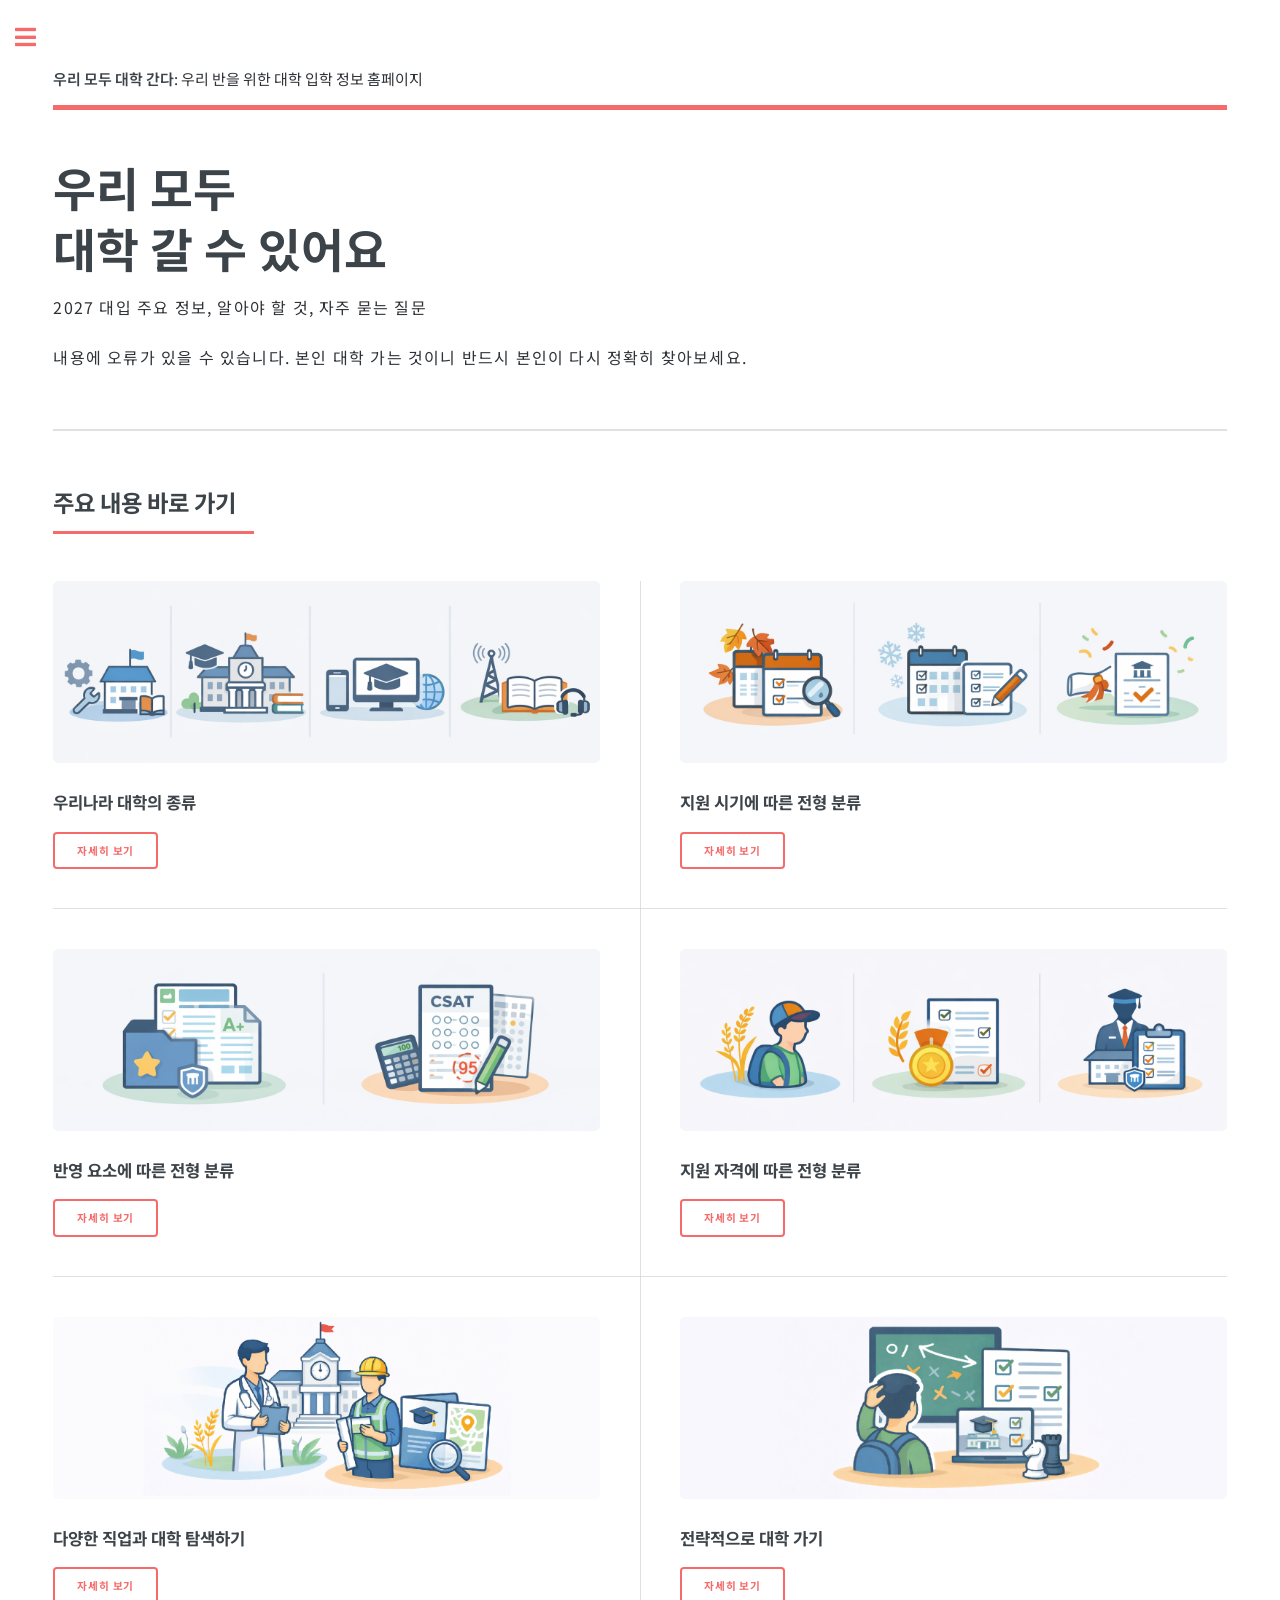
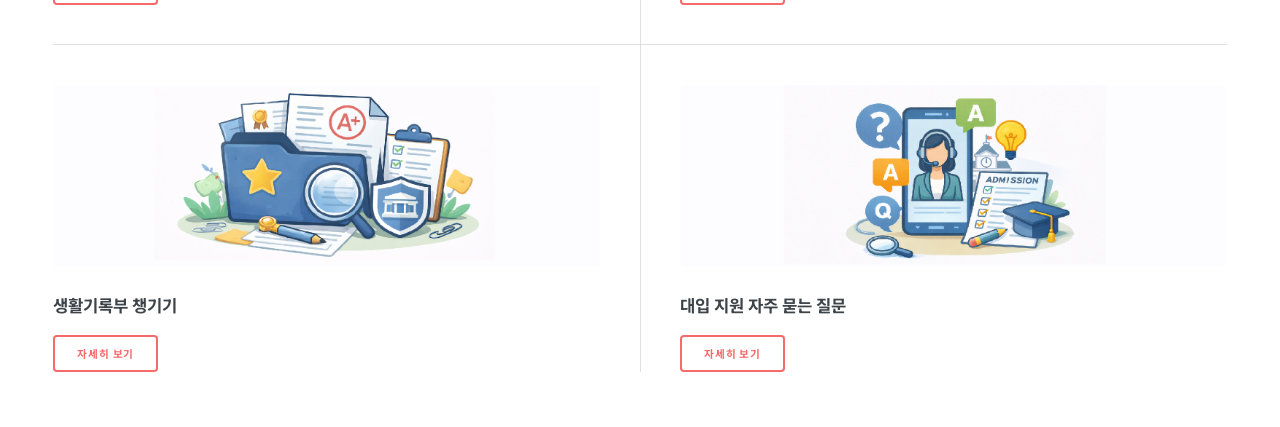
==== index.html @ 79471ba4 "Add files via upload" ====
<!DOCTYPE HTML>
<!--
	Editorial by HTML5 UP
	html5up.net | @ajlkn
	Free for personal and commercial use under the CCA 3.0 license (html5up.net/license)
-->
<html>
	<head>
		<title>우리 모두 대학 간다</title>
		<meta charset="utf-8" />
		<meta name="viewport" content="width=device-width, initial-scale=1, user-scalable=no" />
		<link rel="stylesheet" href="assets/css/main.css" />
		<link rel="preconnect" href="https://fonts.googleapis.com">
		<link rel="preconnect" href="https://fonts.gstatic.com" crossorigin>
		<link href="https://fonts.googleapis.com/css2?family=Noto+Sans+KR:wght@100..900&display=swap" rel="stylesheet">
	</head>
	<body class="is-preload">

		<!-- Wrapper -->
			<div id="wrapper">

				<!-- Main -->
					<div id="main">
						<div class="inner">

							<!-- Header -->
								<header id="header">
									<a href="index.html" class="logo"><strong>우리 모두 대학 간다</strong>: 우리 반을 위한 대학 입학 정보 홈페이지</a>
									<!-- 연락 도구 미사용 주석 처리
									<ul class="icons">
										<li><a href="#" class="icon brands fa-twitter"><span class="label">Twitter</span></a></li>
										<li><a href="#" class="icon brands fa-facebook-f"><span class="label">Facebook</span></a></li>
										<li><a href="#" class="icon brands fa-snapchat-ghost"><span class="label">Snapchat</span></a></li>
										<li><a href="#" class="icon brands fa-instagram"><span class="label">Instagram</span></a></li>
										<li><a href="#" class="icon brands fa-medium-m"><span class="label">Medium</span></a></li>
									</ul>
									-->
								</header>

							<!-- Banner -->
								<section id="banner">
									<div class="content">
										<header>
											<h1>우리 모두<br />
											대학 갈 수 있어요</h1>
											<p>2027 대입 주요 정보, 알아야 할 것, 자주 묻는 질문</p>
											<p>내용에 오류가 있을 수 있습니다. 본인 대학 가는 것이니 반드시 본인이 다시 정확히 찾아보세요.</p>
										</header>
										<!-- 미사용 부분 주석 처리
										<p>Aenean ornare velit lacus, ac varius enim ullamcorper eu. Proin aliquam facilisis ante interdum congue. Integer mollis, nisl amet convallis, porttitor magna ullamcorper, amet egestas mauris. Ut magna finibus nisi nec lacinia. Nam maximus erat id euismod egestas. Pellentesque sapien ac quam. Lorem ipsum dolor sit nullam.</p>
										<ul class="actions">
											<li><a href="#" class="button big">Learn More</a></li>
										</ul>
										-->
									</div>
									<!-- 미사용 부분 주석 처리
									<span class="image object">
										<img src="images/pic10.jpg" alt="" />
									</span>
									-->
								</section>

							<!-- Section -->
								<!-- 미사용 부분 주석 처리
								<section>
									<header class="major">
										<h2>Erat lacinia</h2>
									</header>
									<div class="features">
										<article>
											<span class="icon fa-gem"></span>
											<div class="content">
												<h3>Portitor ullamcorper</h3>
												<p>Aenean ornare velit lacus, ac varius enim lorem ullamcorper dolore. Proin aliquam facilisis ante interdum. Sed nulla amet lorem feugiat tempus aliquam.</p>
											</div>
										</article>
										<article>
											<span class="icon solid fa-paper-plane"></span>
											<div class="content">
												<h3>Sapien veroeros</h3>
												<p>Aenean ornare velit lacus, ac varius enim lorem ullamcorper dolore. Proin aliquam facilisis ante interdum. Sed nulla amet lorem feugiat tempus aliquam.</p>
											</div>
										</article>
										<article>
											<span class="icon solid fa-rocket"></span>
											<div class="content">
												<h3>Quam lorem ipsum</h3>
												<p>Aenean ornare velit lacus, ac varius enim lorem ullamcorper dolore. Proin aliquam facilisis ante interdum. Sed nulla amet lorem feugiat tempus aliquam.</p>
											</div>
										</article>
										<article>
											<span class="icon solid fa-signal"></span>
											<div class="content">
												<h3>Sed magna finibus</h3>
												<p>Aenean ornare velit lacus, ac varius enim lorem ullamcorper dolore. Proin aliquam facilisis ante interdum. Sed nulla amet lorem feugiat tempus aliquam.</p>
											</div>
										</article>
									</div>
								</section>
								-->

							<!-- Section -->
								<section>
									<header class="major">
										<h2>주요 내용 바로 가기</h2>
									</header>
									<div class="posts">
										<article>
											<a href="university-category.html" class="image"><img src="images/banners/img-university-category.png" alt="" /></a>
											<h3>우리나라 대학의 종류</h3>
											<!-- <p>Aenean ornare velit lacus, ac varius enim lorem ullamcorper dolore. Proin aliquam facilisis ante interdum. Sed nulla amet lorem feugiat tempus aliquam.</p> -->
											<ul class="actions">
												<li><a href="university-category.html" class="button">자세히 보기</a></li>
											</ul>
										</article>
										<article>
											<a href="university-enter-time.html" class="image"><img src="images/banners/img-university-enter-time.png" alt="" /></a>
											<h3>지원 시기에 따른 전형 분류</h3>
											<!-- <p>Aenean ornare velit lacus, ac varius enim lorem ullamcorper dolore. Proin aliquam facilisis ante interdum. Sed nulla amet lorem feugiat tempus aliquam.</p> -->
											<ul class="actions">
												<li><a href="university-enter-time.html" class="button">자세히 보기</a></li>
											</ul>
										</article>
										<article>
											<a href="university-enter-factor.html" class="image"><img src="images/banners/img-university-enter-factor.png" alt="" /></a>
											<h3>반영 요소에 따른 전형 분류</h3>
											<!-- <p>Aenean ornare velit lacus, ac varius enim lorem ullamcorper dolore. Proin aliquam facilisis ante interdum. Sed nulla amet lorem feugiat tempus aliquam.</p> -->
											<ul class="actions">
												<li><a href="university-enter-factor.html" class="button">자세히 보기</a></li>
											</ul>
										</article>
										<article>
											<a href="university-enter-condition.html" class="image"><img src="images/banners/img-university-enter-condition.png" alt="" /></a>
											<h3>지원 자격에 따른 전형 분류</h3>
											<!-- <p>Aenean ornare velit lacus, ac varius enim lorem ullamcorper dolore. Proin aliquam facilisis ante interdum. Sed nulla amet lorem feugiat tempus aliquam.</p> -->
											<ul class="actions">
												<li><a href="university-enter-condition	.html" class="button">자세히 보기</a></li>
											</ul>
										</article>
										<article>
											<a href="job-exploration.html" class="image"><img src="images/banners/img-job-exploration.png" alt="" /></a>
											<h3>다양한 직업과 대학 탐색하기</h3>
											<!-- <p>Aenean ornare velit lacus, ac varius enim lorem ullamcorper dolore. Proin aliquam facilisis ante interdum. Sed nulla amet lorem feugiat tempus aliquam.</p> -->
											<ul class="actions">
												<li><a href="job-exploration.html" class="button">자세히 보기</a></li>
											</ul>
										</article>
										<article>
											<a href="university-strategy.html" class="image"><img src="images/banners/img-university-strategy.png" alt="" /></a>
											<h3>전략적으로 대학 가기</h3>
											<!-- <p>Aenean ornare velit lacus, ac varius enim lorem ullamcorper dolore. Proin aliquam facilisis ante interdum. Sed nulla amet lorem feugiat tempus aliquam.</p> -->
											<ul class="actions">
												<li><a href="university-strategy.html" class="button">자세히 보기</a></li>
											</ul>
										</article>
										<article>
											<a href="school-record-strategy.html" class="image"><img src="images/banners/img-school-record-strategy.png" alt="" /></a>
											<h3>생활기록부 챙기기</h3>
											<!-- <p>Aenean ornare velit lacus, ac varius enim lorem ullamcorper dolore. Proin aliquam facilisis ante interdum. Sed nulla amet lorem feugiat tempus aliquam.</p> -->
											<ul class="actions">
												<li><a href="school-record-strategy.html" class="button">자세히 보기</a></li>
											</ul>
										</article>
										<article>
											<a href="apply-faq.html" class="image"><img src="images/banners/img-apply-faq.png" alt="" /></a>
											<h3>대입 지원 자주 묻는 질문</h3>
											<!-- <p>Aenean ornare velit lacus, ac varius enim lorem ullamcorper dolore. Proin aliquam facilisis ante interdum. Sed nulla amet lorem feugiat tempus aliquam.</p> -->
											<ul class="actions">
												<li><a href="apply-faq.html" class="button">자세히 보기</a></li>
											</ul>
										</article>
									</div>
								</section>

						</div>
					</div>

				<!-- Sidebar -->
					<div id="sidebar">
						<div class="inner">

							<!-- Search -->
								<!-- 미사용 부분 주석 처리
								<section id="search" class="alt">
									<form method="post" action="#">
										<input type="text" name="query" id="query" placeholder="검색" />
									</form>
								</section>
								-->

							<!-- Menu -->
								<nav id="menu">
									<header class="major">
										<h2>내용 목록</h2>
									</header>
									<ul>
										<li><a href="index.html">첫 페이지로</a></li>
										<li><a href="university-category.html">우리나라 대학 종류</a></li>
										<li>
											<span class="opener">대학을 가는 방법</span>
											<ul>
												<li><a href="university-enter-time.html">지원 시기에 따른 전형 분류</a></li>
												<li><a href="university-enter-factor.html">반영 요소에 따른 전형 분류</a></li>
												<li><a href="university-enter-condition.html">지원 자격에 따른 전형 분류</a></li>
											</ul>
										</li>
										<li><a href="job-exploration.html">다양한 직업과 대학 탐색하기</a></li>
										<li>
											<span class="opener">대입 전략</span>
											<ul>
												<li><a href="university-strategy.html">전략적으로 대학 가기</a></li>
												<li><a href="school-record-strategy.html">생활기록부 챙기기</a></li>
											</ul>
										</li>
										<li><a href="apply-faq.html">대입 지원 자주 묻는 질문</a></li>
										<!-- 미사용 부분 주석 처리
										<li><a href="#">Etiam Dolore</a></li>
										<li><a href="#">Adipiscing</a></li>
										<li>
											<span class="opener">Another Submenu</span>
											<ul>
												<li><a href="#">Lorem Dolor</a></li>
												<li><a href="#">Ipsum Adipiscing</a></li>
												<li><a href="#">Tempus Magna</a></li>
												<li><a href="#">Feugiat Veroeros</a></li>
											</ul>
										</li>
										<li><a href="#">Maximus Erat</a></li>
										<li><a href="#">Sapien Mauris</a></li>
										<li><a href="#">Amet Lacinia</a></li>
										-->
									</ul>
								</nav>

							<!-- Section -->
							<!-- 미사용 부분 주석 처리
								<section>
									<header class="major">
										<h2>Ante interdum</h2>
									</header>
									<div class="mini-posts">
										<article>
											<a href="#" class="image"><img src="images/pic07.jpg" alt="" /></a>
											<p>Aenean ornare velit lacus, ac varius enim lorem ullamcorper dolore aliquam.</p>
										</article>
										<article>
											<a href="#" class="image"><img src="images/pic08.jpg" alt="" /></a>
											<p>Aenean ornare velit lacus, ac varius enim lorem ullamcorper dolore aliquam.</p>
										</article>
										<article>
											<a href="#" class="image"><img src="images/pic09.jpg" alt="" /></a>
											<p>Aenean ornare velit lacus, ac varius enim lorem ullamcorper dolore aliquam.</p>
										</article>
									</div>
									<ul class="actions">
										<li><a href="#" class="button">More</a></li>
									</ul>
								</section>
								-->

							<!-- Section -->
								<!-- 미사용 부분 주석 처리
								<section>
									<header class="major">
										<h2>Get in touch</h2>
									</header>
									<p>Sed varius enim lorem ullamcorper dolore aliquam aenean ornare velit lacus, ac varius enim lorem ullamcorper dolore. Proin sed aliquam facilisis ante interdum. Sed nulla amet lorem feugiat tempus aliquam.</p>
									<ul class="contact">
										<li class="icon solid fa-envelope"><a href="#">information@untitled.tld</a></li>
										<li class="icon solid fa-phone">(000) 000-0000</li>
										<li class="icon solid fa-home">1234 Somewhere Road #8254<br />
										Nashville, TN 00000-0000</li>
									</ul>
								</section>
								-->

							<!-- Footer -->
								<footer id="footer">
									<p class="copyright">&copy; 우리 모두 대학 간다. Made by heechun, All rights reserved. Design: <a href="https://html5up.net">HTML5 UP</a>.</p>
									<p class="copyright">이 사이트는 AI를 이용해 생성한 이미지가 포함되어 있습니다.</p>
								</footer>

						</div>
					</div>

			</div>

		<!-- Scripts -->
			<script src="assets/js/jquery.min.js"></script>
			<script src="assets/js/browser.min.js"></script>
			<script src="assets/js/breakpoints.min.js"></script>
			<script src="assets/js/util.js"></script>
			<script src="assets/js/main.js"></script>

	</body>
</html>
---- assets/css/main.css ----
@import url(fontawesome-all.min.css);
@import url("https://fonts.googleapis.com/css?family=Open+Sans:400,600,400italic,600italic|Roboto+Slab:400,700");
/*
	Editorial by HTML5 UP
	html5up.net | @ajlkn
	Free for personal and commercial use under the CCA 3.0 license (html5up.net/license)
*/
html, body, div, span, applet, object,
iframe, h1, h2, h3, h4, h5, h6, p, blockquote,
pre, a, abbr, acronym, address, big, cite,
code, del, dfn, em, img, ins, kbd, q, s, samp,
small, strike, strong, sub, sup, tt, var, b,
u, i, center, dl, dt, dd, ol, ul, li, fieldset,
form, label, legend, table, caption, tbody,
tfoot, thead, tr, th, td, article, aside,
canvas, details, embed, figure, figcaption,
footer, header, hgroup, menu, nav, output, ruby,
section, summary, time, mark, audio, video {
  margin: 0;
  padding: 0;
  border: 0;
  font-size: 100%;
  font: inherit;
  vertical-align: baseline; }

article, aside, details, figcaption, figure,
footer, header, hgroup, menu, nav, section {
  display: block; }

body {
  line-height: 1; }

ol, ul {
  list-style: none; }

blockquote, q {
  quotes: none; }
  blockquote:before, blockquote:after, q:before, q:after {
    content: '';
    content: none; }

table {
  border-collapse: collapse;
  border-spacing: 0; }

body {
  -webkit-text-size-adjust: none; }

mark {
  background-color: transparent;
  color: inherit; }

input::-moz-focus-inner {
  border: 0;
  padding: 0; }

input, select, textarea {
  -moz-appearance: none;
  -webkit-appearance: none;
  -ms-appearance: none;
  appearance: none; }

/* Basic */
@-ms-viewport {
  width: device-width; }

body {
  -ms-overflow-style: scrollbar; }

@media screen and (max-width: 480px) {
  html, body {
    min-width: 320px; } }

html {
  box-sizing: border-box; }

*, *:before, *:after {
  box-sizing: inherit; }

body {
  background: #ffffff; }
  body.is-preload *, body.is-preload *:before, body.is-preload *:after, body.is-resizing *, body.is-resizing *:before, body.is-resizing *:after {
    -moz-animation: none !important;
    -webkit-animation: none !important;
    -ms-animation: none !important;
    animation: none !important;
    -moz-transition: none !important;
    -webkit-transition: none !important;
    -ms-transition: none !important;
    transition: none !important; }

/* Type */
body, input, select, textarea {
  color: #2f3337;
  font-family: "Open Sans", sans-serif;
  font-size: 13pt;
  font-weight: 400;
  line-height: 1.65; }
  @media screen and (max-width: 1680px) {
    body, input, select, textarea {
      font-size: 11pt; } }
  @media screen and (max-width: 1280px) {
    body, input, select, textarea {
      font-size: 10pt; } }
  @media screen and (max-width: 360px) {
    body, input, select, textarea {
      font-size: 9pt; } }

a {
  -moz-transition: color 0.2s ease-in-out, border-bottom-color 0.2s ease-in-out;
  -webkit-transition: color 0.2s ease-in-out, border-bottom-color 0.2s ease-in-out;
  -ms-transition: color 0.2s ease-in-out, border-bottom-color 0.2s ease-in-out;
  transition: color 0.2s ease-in-out, border-bottom-color 0.2s ease-in-out;
  border-bottom: dotted 1px;
  color: #f56a6a;
  text-decoration: none; }
  a:hover {
    border-bottom-color: #f56a6a;
    color: #f56a6a !important; }
    a:hover strong {
      color: inherit; }

strong, b {
  color: #3d4449;
  font-weight: 600; }

em, i {
  font-style: italic; }

p {
  margin: 0 0 2em 0; }

h1, h2, h3, h4, h5, h6 {
  color: #3d4449;
  font-family: "Noto Sans KR", serif;
  font-weight: 700;
  line-height: 1.5;
  margin: 0 0 1em 0; }
  h1 a, h2 a, h3 a, h4 a, h5 a, h6 a {
    color: inherit;
    text-decoration: none;
    border-bottom: 0; }

h1 {
  font-size: 4em;
  margin: 0 0 0.5em 0;
  line-height: 1.3; }

h2 {
  font-size: 1.75em; }

h3 {
  font-size: 1.25em; }

h4 {
  font-size: 1.1em; }

h5 {
  font-size: 0.9em; }

h6 {
  font-size: 0.7em; }

@media screen and (max-width: 1680px) {
  h1 {
    font-size: 3.5em; } }

@media screen and (max-width: 980px) {
  h1 {
    font-size: 3.25em; } }

@media screen and (max-width: 736px) {
  h1 {
    font-size: 2em;
    line-height: 1.4; }
  h2 {
    font-size: 1.5em; } }

sub {
  font-size: 0.8em;
  position: relative;
  top: 0.5em; }

sup {
  font-size: 0.8em;
  position: relative;
  top: -0.5em; }

blockquote {
  border-left: solid 3px rgba(210, 215, 217, 0.75);
  font-style: italic;
  margin: 0 0 2em 0;
  padding: 0.5em 0 0.5em 2em; }

code {
  background: rgba(230, 235, 237, 0.25);
  border-radius: 0.375em;
  border: solid 1px rgba(210, 215, 217, 0.75);
  font-family: "Courier New", monospace;
  font-size: 0.9em;
  margin: 0 0.25em;
  padding: 0.25em 0.65em; }

pre {
  -webkit-overflow-scrolling: touch;
  font-family: "Courier New", monospace;
  font-size: 0.9em;
  margin: 0 0 2em 0; }
  pre code {
    display: block;
    line-height: 1.75;
    padding: 1em 1.5em;
    overflow-x: auto; }

hr {
  border: 0;
  border-bottom: solid 1px rgba(210, 215, 217, 0.75);
  margin: 2em 0; }
  hr.major {
    margin: 3em 0; }

.align-left {
  text-align: left; }

.align-center {
  text-align: center; }

.align-right {
  text-align: right; }

/* Row */
.row {
  display: flex;
  flex-wrap: wrap;
  box-sizing: border-box;
  align-items: stretch; }
  .row > * {
    box-sizing: border-box; }
  .row.gtr-uniform > * > :last-child {
    margin-bottom: 0; }
  .row.aln-left {
    justify-content: flex-start; }
  .row.aln-center {
    justify-content: center; }
  .row.aln-right {
    justify-content: flex-end; }
  .row.aln-top {
    align-items: flex-start; }
  .row.aln-middle {
    align-items: center; }
  .row.aln-bottom {
    align-items: flex-end; }
  .row > .imp {
    order: -1; }
  .row > .col-1 {
    width: 8.33333%; }
  .row > .off-1 {
    margin-left: 8.33333%; }
  .row > .col-2 {
    width: 16.66667%; }
  .row > .off-2 {
    margin-left: 16.66667%; }
  .row > .col-3 {
    width: 25%; }
  .row > .off-3 {
    margin-left: 25%; }
  .row > .col-4 {
    width: 33.33333%; }
  .row > .off-4 {
    margin-left: 33.33333%; }
  .row > .col-5 {
    width: 41.66667%; }
  .row > .off-5 {
    margin-left: 41.66667%; }
  .row > .col-6 {
    width: 50%; }
  .row > .off-6 {
    margin-left: 50%; }
  .row > .col-7 {
    width: 58.33333%; }
  .row > .off-7 {
    margin-left: 58.33333%; }
  .row > .col-8 {
    width: 66.66667%; }
  .row > .off-8 {
    margin-left: 66.66667%; }
  .row > .col-9 {
    width: 75%; }
  .row > .off-9 {
    margin-left: 75%; }
  .row > .col-10 {
    width: 83.33333%; }
  .row > .off-10 {
    margin-left: 83.33333%; }
  .row > .col-11 {
    width: 91.66667%; }
  .row > .off-11 {
    margin-left: 91.66667%; }
  .row > .col-12 {
    width: 100%; }
  .row > .off-12 {
    margin-left: 100%; }
  .row.gtr-0 {
    margin-top: 0;
    margin-left: 0em; }
    .row.gtr-0 > * {
      padding: 0 0 0 0em; }
    .row.gtr-0.gtr-uniform {
      margin-top: 0em; }
      .row.gtr-0.gtr-uniform > * {
        padding-top: 0em; }
  .row.gtr-25 {
    margin-top: 0;
    margin-left: -0.375em; }
    .row.gtr-25 > * {
      padding: 0 0 0 0.375em; }
    .row.gtr-25.gtr-uniform {
      margin-top: -0.375em; }
      .row.gtr-25.gtr-uniform > * {
        padding-top: 0.375em; }
  .row.gtr-50 {
    margin-top: 0;
    margin-left: -0.75em; }
    .row.gtr-50 > * {
      padding: 0 0 0 0.75em; }
    .row.gtr-50.gtr-uniform {
      margin-top: -0.75em; }
      .row.gtr-50.gtr-uniform > * {
        padding-top: 0.75em; }
  .row {
    margin-top: 0;
    margin-left: -1.5em; }
    .row > * {
      padding: 0 0 0 1.5em; }
    .row.gtr-uniform {
      margin-top: -1.5em; }
      .row.gtr-uniform > * {
        padding-top: 1.5em; }
  .row.gtr-150 {
    margin-top: 0;
    margin-left: -2.25em; }
    .row.gtr-150 > * {
      padding: 0 0 0 2.25em; }
    .row.gtr-150.gtr-uniform {
      margin-top: -2.25em; }
      .row.gtr-150.gtr-uniform > * {
        padding-top: 2.25em; }
  .row.gtr-200 {
    margin-top: 0;
    margin-left: -3em; }
    .row.gtr-200 > * {
      padding: 0 0 0 3em; }
    .row.gtr-200.gtr-uniform {
      margin-top: -3em; }
      .row.gtr-200.gtr-uniform > * {
        padding-top: 3em; }
  @media screen and (max-width: 1680px) {
    .row {
      display: flex;
      flex-wrap: wrap;
      box-sizing: border-box;
      align-items: stretch; }
      .row > * {
        box-sizing: border-box; }
      .row.gtr-uniform > * > :last-child {
        margin-bottom: 0; }
      .row.aln-left {
        justify-content: flex-start; }
      .row.aln-center {
        justify-content: center; }
      .row.aln-right {
        justify-content: flex-end; }
      .row.aln-top {
        align-items: flex-start; }
      .row.aln-middle {
        align-items: center; }
      .row.aln-bottom {
        align-items: flex-end; }
      .row > .imp-xlarge {
        order: -1; }
      .row > .col-1-xlarge {
        width: 8.33333%; }
      .row > .off-1-xlarge {
        margin-left: 8.33333%; }
      .row > .col-2-xlarge {
        width: 16.66667%; }
      .row > .off-2-xlarge {
        margin-left: 16.66667%; }
      .row > .col-3-xlarge {
        width: 25%; }
      .row > .off-3-xlarge {
        margin-left: 25%; }
      .row > .col-4-xlarge {
        width: 33.33333%; }
      .row > .off-4-xlarge {
        margin-left: 33.33333%; }
      .row > .col-5-xlarge {
        width: 41.66667%; }
      .row > .off-5-xlarge {
        margin-left: 41.66667%; }
      .row > .col-6-xlarge {
        width: 50%; }
      .row > .off-6-xlarge {
        margin-left: 50%; }
      .row > .col-7-xlarge {
        width: 58.33333%; }
      .row > .off-7-xlarge {
        margin-left: 58.33333%; }
      .row > .col-8-xlarge {
        width: 66.66667%; }
      .row > .off-8-xlarge {
        margin-left: 66.66667%; }
      .row > .col-9-xlarge {
        width: 75%; }
      .row > .off-9-xlarge {
        margin-left: 75%; }
      .row > .col-10-xlarge {
        width: 83.33333%; }
      .row > .off-10-xlarge {
        margin-left: 83.33333%; }
      .row > .col-11-xlarge {
        width: 91.66667%; }
      .row > .off-11-xlarge {
        margin-left: 91.66667%; }
      .row > .col-12-xlarge {
        width: 100%; }
      .row > .off-12-xlarge {
        margin-left: 100%; }
      .row.gtr-0 {
        margin-top: 0;
        margin-left: 0em; }
        .row.gtr-0 > * {
          padding: 0 0 0 0em; }
        .row.gtr-0.gtr-uniform {
          margin-top: 0em; }
          .row.gtr-0.gtr-uniform > * {
            padding-top: 0em; }
      .row.gtr-25 {
        margin-top: 0;
        margin-left: -0.375em; }
        .row.gtr-25 > * {
          padding: 0 0 0 0.375em; }
        .row.gtr-25.gtr-uniform {
          margin-top: -0.375em; }
          .row.gtr-25.gtr-uniform > * {
            padding-top: 0.375em; }
      .row.gtr-50 {
        margin-top: 0;
        margin-left: -0.75em; }
        .row.gtr-50 > * {
          padding: 0 0 0 0.75em; }
        .row.gtr-50.gtr-uniform {
          margin-top: -0.75em; }
          .row.gtr-50.gtr-uniform > * {
            padding-top: 0.75em; }
      .row {
        margin-top: 0;
        margin-left: -1.5em; }
        .row > * {
          padding: 0 0 0 1.5em; }
        .row.gtr-uniform {
          margin-top: -1.5em; }
          .row.gtr-uniform > * {
            padding-top: 1.5em; }
      .row.gtr-150 {
        margin-top: 0;
        margin-left: -2.25em; }
        .row.gtr-150 > * {
          padding: 0 0 0 2.25em; }
        .row.gtr-150.gtr-uniform {
          margin-top: -2.25em; }
          .row.gtr-150.gtr-uniform > * {
            padding-top: 2.25em; }
      .row.gtr-200 {
        margin-top: 0;
        margin-left: -3em; }
        .row.gtr-200 > * {
          padding: 0 0 0 3em; }
        .row.gtr-200.gtr-uniform {
          margin-top: -3em; }
          .row.gtr-200.gtr-uniform > * {
            padding-top: 3em; } }
  @media screen and (max-width: 1280px) {
    .row {
      display: flex;
      flex-wrap: wrap;
      box-sizing: border-box;
      align-items: stretch; }
      .row > * {
        box-sizing: border-box; }
      .row.gtr-uniform > * > :last-child {
        margin-bottom: 0; }
      .row.aln-left {
        justify-content: flex-start; }
      .row.aln-center {
        justify-content: center; }
      .row.aln-right {
        justify-content: flex-end; }
      .row.aln-top {
        align-items: flex-start; }
      .row.aln-middle {
        align-items: center; }
      .row.aln-bottom {
        align-items: flex-end; }
      .row > .imp-large {
        order: -1; }
      .row > .col-1-large {
        width: 8.33333%; }
      .row > .off-1-large {
        margin-left: 8.33333%; }
      .row > .col-2-large {
        width: 16.66667%; }
      .row > .off-2-large {
        margin-left: 16.66667%; }
      .row > .col-3-large {
        width: 25%; }
      .row > .off-3-large {
        margin-left: 25%; }
      .row > .col-4-large {
        width: 33.33333%; }
      .row > .off-4-large {
        margin-left: 33.33333%; }
      .row > .col-5-large {
        width: 41.66667%; }
      .row > .off-5-large {
        margin-left: 41.66667%; }
      .row > .col-6-large {
        width: 50%; }
      .row > .off-6-large {
        margin-left: 50%; }
      .row > .col-7-large {
        width: 58.33333%; }
      .row > .off-7-large {
        margin-left: 58.33333%; }
      .row > .col-8-large {
        width: 66.66667%; }
      .row > .off-8-large {
        margin-left: 66.66667%; }
      .row > .col-9-large {
        width: 75%; }
      .row > .off-9-large {
        margin-left: 75%; }
      .row > .col-10-large {
        width: 83.33333%; }
      .row > .off-10-large {
        margin-left: 83.33333%; }
      .row > .col-11-large {
        width: 91.66667%; }
      .row > .off-11-large {
        margin-left: 91.66667%; }
      .row > .col-12-large {
        width: 100%; }
      .row > .off-12-large {
        margin-left: 100%; }
      .row.gtr-0 {
        margin-top: 0;
        margin-left: 0em; }
        .row.gtr-0 > * {
          padding: 0 0 0 0em; }
        .row.gtr-0.gtr-uniform {
          margin-top: 0em; }
          .row.gtr-0.gtr-uniform > * {
            padding-top: 0em; }
      .row.gtr-25 {
        margin-top: 0;
        margin-left: -0.375em; }
        .row.gtr-25 > * {
          padding: 0 0 0 0.375em; }
        .row.gtr-25.gtr-uniform {
          margin-top: -0.375em; }
          .row.gtr-25.gtr-uniform > * {
            padding-top: 0.375em; }
      .row.gtr-50 {
        margin-top: 0;
        margin-left: -0.75em; }
        .row.gtr-50 > * {
          padding: 0 0 0 0.75em; }
        .row.gtr-50.gtr-uniform {
          margin-top: -0.75em; }
          .row.gtr-50.gtr-uniform > * {
            padding-top: 0.75em; }
      .row {
        margin-top: 0;
        margin-left: -1.5em; }
        .row > * {
          padding: 0 0 0 1.5em; }
        .row.gtr-uniform {
          margin-top: -1.5em; }
          .row.gtr-uniform > * {
            padding-top: 1.5em; }
      .row.gtr-150 {
        margin-top: 0;
        margin-left: -2.25em; }
        .row.gtr-150 > * {
          padding: 0 0 0 2.25em; }
        .row.gtr-150.gtr-uniform {
          margin-top: -2.25em; }
          .row.gtr-150.gtr-uniform > * {
            padding-top: 2.25em; }
      .row.gtr-200 {
        margin-top: 0;
        margin-left: -3em; }
        .row.gtr-200 > * {
          padding: 0 0 0 3em; }
        .row.gtr-200.gtr-uniform {
          margin-top: -3em; }
          .row.gtr-200.gtr-uniform > * {
            padding-top: 3em; } }
  @media screen and (max-width: 980px) {
    .row {
      display: flex;
      flex-wrap: wrap;
      box-sizing: border-box;
      align-items: stretch; }
      .row > * {
        box-sizing: border-box; }
      .row.gtr-uniform > * > :last-child {
        margin-bottom: 0; }
      .row.aln-left {
        justify-content: flex-start; }
      .row.aln-center {
        justify-content: center; }
      .row.aln-right {
        justify-content: flex-end; }
      .row.aln-top {
        align-items: flex-start; }
      .row.aln-middle {
        align-items: center; }
      .row.aln-bottom {
        align-items: flex-end; }
      .row > .imp-medium {
        order: -1; }
      .row > .col-1-medium {
        width: 8.33333%; }
      .row > .off-1-medium {
        margin-left: 8.33333%; }
      .row > .col-2-medium {
        width: 16.66667%; }
      .row > .off-2-medium {
        margin-left: 16.66667%; }
      .row > .col-3-medium {
        width: 25%; }
      .row > .off-3-medium {
        margin-left: 25%; }
      .row > .col-4-medium {
        width: 33.33333%; }
      .row > .off-4-medium {
        margin-left: 33.33333%; }
      .row > .col-5-medium {
        width: 41.66667%; }
      .row > .off-5-medium {
        margin-left: 41.66667%; }
      .row > .col-6-medium {
        width: 50%; }
      .row > .off-6-medium {
        margin-left: 50%; }
      .row > .col-7-medium {
        width: 58.33333%; }
      .row > .off-7-medium {
        margin-left: 58.33333%; }
      .row > .col-8-medium {
        width: 66.66667%; }
      .row > .off-8-medium {
        margin-left: 66.66667%; }
      .row > .col-9-medium {
        width: 75%; }
      .row > .off-9-medium {
        margin-left: 75%; }
      .row > .col-10-medium {
        width: 83.33333%; }
      .row > .off-10-medium {
        margin-left: 83.33333%; }
      .row > .col-11-medium {
        width: 91.66667%; }
      .row > .off-11-medium {
        margin-left: 91.66667%; }
      .row > .col-12-medium {
        width: 100%; }
      .row > .off-12-medium {
        margin-left: 100%; }
      .row.gtr-0 {
        margin-top: 0;
        margin-left: 0em; }
        .row.gtr-0 > * {
          padding: 0 0 0 0em; }
        .row.gtr-0.gtr-uniform {
          margin-top: 0em; }
          .row.gtr-0.gtr-uniform > * {
            padding-top: 0em; }
      .row.gtr-25 {
        margin-top: 0;
        margin-left: -0.375em; }
        .row.gtr-25 > * {
          padding: 0 0 0 0.375em; }
        .row.gtr-25.gtr-uniform {
          margin-top: -0.375em; }
          .row.gtr-25.gtr-uniform > * {
            padding-top: 0.375em; }
      .row.gtr-50 {
        margin-top: 0;
        margin-left: -0.75em; }
        .row.gtr-50 > * {
          padding: 0 0 0 0.75em; }
        .row.gtr-50.gtr-uniform {
          margin-top: -0.75em; }
          .row.gtr-50.gtr-uniform > * {
            padding-top: 0.75em; }
      .row {
        margin-top: 0;
        margin-left: -1.5em; }
        .row > * {
          padding: 0 0 0 1.5em; }
        .row.gtr-uniform {
          margin-top: -1.5em; }
          .row.gtr-uniform > * {
            padding-top: 1.5em; }
      .row.gtr-150 {
        margin-top: 0;
        margin-left: -2.25em; }
        .row.gtr-150 > * {
          padding: 0 0 0 2.25em; }
        .row.gtr-150.gtr-uniform {
          margin-top: -2.25em; }
          .row.gtr-150.gtr-uniform > * {
            padding-top: 2.25em; }
      .row.gtr-200 {
        margin-top: 0;
        margin-left: -3em; }
        .row.gtr-200 > * {
          padding: 0 0 0 3em; }
        .row.gtr-200.gtr-uniform {
          margin-top: -3em; }
          .row.gtr-200.gtr-uniform > * {
            padding-top: 3em; } }
  @media screen and (max-width: 736px) {
    .row {
      display: flex;
      flex-wrap: wrap;
      box-sizing: border-box;
      align-items: stretch; }
      .row > * {
        box-sizing: border-box; }
      .row.gtr-uniform > * > :last-child {
        margin-bottom: 0; }
      .row.aln-left {
        justify-content: flex-start; }
      .row.aln-center {
        justify-content: center; }
      .row.aln-right {
        justify-content: flex-end; }
      .row.aln-top {
        align-items: flex-start; }
      .row.aln-middle {
        align-items: center; }
      .row.aln-bottom {
        align-items: flex-end; }
      .row > .imp-small {
        order: -1; }
      .row > .col-1-small {
        width: 8.33333%; }
      .row > .off-1-small {
        margin-left: 8.33333%; }
      .row > .col-2-small {
        width: 16.66667%; }
      .row > .off-2-small {
        margin-left: 16.66667%; }
      .row > .col-3-small {
        width: 25%; }
      .row > .off-3-small {
        margin-left: 25%; }
      .row > .col-4-small {
        width: 33.33333%; }
      .row > .off-4-small {
        margin-left: 33.33333%; }
      .row > .col-5-small {
        width: 41.66667%; }
      .row > .off-5-small {
        margin-left: 41.66667%; }
      .row > .col-6-small {
        width: 50%; }
      .row > .off-6-small {
        margin-left: 50%; }
      .row > .col-7-small {
        width: 58.33333%; }
      .row > .off-7-small {
        margin-left: 58.33333%; }
      .row > .col-8-small {
        width: 66.66667%; }
      .row > .off-8-small {
        margin-left: 66.66667%; }
      .row > .col-9-small {
        width: 75%; }
      .row > .off-9-small {
        margin-left: 75%; }
      .row > .col-10-small {
        width: 83.33333%; }
      .row > .off-10-small {
        margin-left: 83.33333%; }
      .row > .col-11-small {
        width: 91.66667%; }
      .row > .off-11-small {
        margin-left: 91.66667%; }
      .row > .col-12-small {
        width: 100%; }
      .row > .off-12-small {
        margin-left: 100%; }
      .row.gtr-0 {
        margin-top: 0;
        margin-left: 0em; }
        .row.gtr-0 > * {
          padding: 0 0 0 0em; }
        .row.gtr-0.gtr-uniform {
          margin-top: 0em; }
          .row.gtr-0.gtr-uniform > * {
            padding-top: 0em; }
      .row.gtr-25 {
        margin-top: 0;
        margin-left: -0.375em; }
        .row.gtr-25 > * {
          padding: 0 0 0 0.375em; }
        .row.gtr-25.gtr-uniform {
          margin-top: -0.375em; }
          .row.gtr-25.gtr-uniform > * {
            padding-top: 0.375em; }
      .row.gtr-50 {
        margin-top: 0;
        margin-left: -0.75em; }
        .row.gtr-50 > * {
          padding: 0 0 0 0.75em; }
        .row.gtr-50.gtr-uniform {
          margin-top: -0.75em; }
          .row.gtr-50.gtr-uniform > * {
            padding-top: 0.75em; }
      .row {
        margin-top: 0;
        margin-left: -1.5em; }
        .row > * {
          padding: 0 0 0 1.5em; }
        .row.gtr-uniform {
          margin-top: -1.5em; }
          .row.gtr-uniform > * {
            padding-top: 1.5em; }
      .row.gtr-150 {
        margin-top: 0;
        margin-left: -2.25em; }
        .row.gtr-150 > * {
          padding: 0 0 0 2.25em; }
        .row.gtr-150.gtr-uniform {
          margin-top: -2.25em; }
          .row.gtr-150.gtr-uniform > * {
            padding-top: 2.25em; }
      .row.gtr-200 {
        margin-top: 0;
        margin-left: -3em; }
        .row.gtr-200 > * {
          padding: 0 0 0 3em; }
        .row.gtr-200.gtr-uniform {
          margin-top: -3em; }
          .row.gtr-200.gtr-uniform > * {
            padding-top: 3em; } }
  @media screen and (max-width: 480px) {
    .row {
      display: flex;
      flex-wrap: wrap;
      box-sizing: border-box;
      align-items: stretch; }
      .row > * {
        box-sizing: border-box; }
      .row.gtr-uniform > * > :last-child {
        margin-bottom: 0; }
      .row.aln-left {
        justify-content: flex-start; }
      .row.aln-center {
        justify-content: center; }
      .row.aln-right {
        justify-content: flex-end; }
      .row.aln-top {
        align-items: flex-start; }
      .row.aln-middle {
        align-items: center; }
      .row.aln-bottom {
        align-items: flex-end; }
      .row > .imp-xsmall {
        order: -1; }
      .row > .col-1-xsmall {
        width: 8.33333%; }
      .row > .off-1-xsmall {
        margin-left: 8.33333%; }
      .row > .col-2-xsmall {
        width: 16.66667%; }
      .row > .off-2-xsmall {
        margin-left: 16.66667%; }
      .row > .col-3-xsmall {
        width: 25%; }
      .row > .off-3-xsmall {
        margin-left: 25%; }
      .row > .col-4-xsmall {
        width: 33.33333%; }
      .row > .off-4-xsmall {
        margin-left: 33.33333%; }
      .row > .col-5-xsmall {
        width: 41.66667%; }
      .row > .off-5-xsmall {
        margin-left: 41.66667%; }
      .row > .col-6-xsmall {
        width: 50%; }
      .row > .off-6-xsmall {
        margin-left: 50%; }
      .row > .col-7-xsmall {
        width: 58.33333%; }
      .row > .off-7-xsmall {
        margin-left: 58.33333%; }
      .row > .col-8-xsmall {
        width: 66.66667%; }
      .row > .off-8-xsmall {
        margin-left: 66.66667%; }
      .row > .col-9-xsmall {
        width: 75%; }
      .row > .off-9-xsmall {
        margin-left: 75%; }
      .row > .col-10-xsmall {
        width: 83.33333%; }
      .row > .off-10-xsmall {
        margin-left: 83.33333%; }
      .row > .col-11-xsmall {
        width: 91.66667%; }
      .row > .off-11-xsmall {
        margin-left: 91.66667%; }
      .row > .col-12-xsmall {
        width: 100%; }
      .row > .off-12-xsmall {
        margin-left: 100%; }
      .row.gtr-0 {
        margin-top: 0;
        margin-left: 0em; }
        .row.gtr-0 > * {
          padding: 0 0 0 0em; }
        .row.gtr-0.gtr-uniform {
          margin-top: 0em; }
          .row.gtr-0.gtr-uniform > * {
            padding-top: 0em; }
      .row.gtr-25 {
        margin-top: 0;
        margin-left: -0.375em; }
        .row.gtr-25 > * {
          padding: 0 0 0 0.375em; }
        .row.gtr-25.gtr-uniform {
          margin-top: -0.375em; }
          .row.gtr-25.gtr-uniform > * {
            padding-top: 0.375em; }
      .row.gtr-50 {
        margin-top: 0;
        margin-left: -0.75em; }
        .row.gtr-50 > * {
          padding: 0 0 0 0.75em; }
        .row.gtr-50.gtr-uniform {
          margin-top: -0.75em; }
          .row.gtr-50.gtr-uniform > * {
            padding-top: 0.75em; }
      .row {
        margin-top: 0;
        margin-left: -1.5em; }
        .row > * {
          padding: 0 0 0 1.5em; }
        .row.gtr-uniform {
          margin-top: -1.5em; }
          .row.gtr-uniform > * {
            padding-top: 1.5em; }
      .row.gtr-150 {
        margin-top: 0;
        margin-left: -2.25em; }
        .row.gtr-150 > * {
          padding: 0 0 0 2.25em; }
        .row.gtr-150.gtr-uniform {
          margin-top: -2.25em; }
          .row.gtr-150.gtr-uniform > * {
            padding-top: 2.25em; }
      .row.gtr-200 {
        margin-top: 0;
        margin-left: -3em; }
        .row.gtr-200 > * {
          padding: 0 0 0 3em; }
        .row.gtr-200.gtr-uniform {
          margin-top: -3em; }
          .row.gtr-200.gtr-uniform > * {
            padding-top: 3em; } }

/* Section/Article */
section.special, article.special {
  text-align: center; }

header p {
  font-family: "Noto Sans KR", serif;
  font-size: 1em;
  font-weight: 400;
  letter-spacing: 0.075em;
  margin-top: -0.5em;
  text-transform: uppercase; }

header.major > :last-child {
  border-bottom: solid 3px #f56a6a;
  display: inline-block;
  margin: 0 0 2em 0;
  padding: 0 0.75em 0.5em 0; }

header.main > :last-child {
  margin: 0 0 1em 0; }

/* Form */
form {
  margin: 0 0 2em 0; }

label {
  color: #3d4449;
  display: block;
  font-size: 0.9em;
  font-weight: 600;
  margin: 0 0 1em 0; }

input[type="text"],
input[type="password"],
input[type="email"],
input[type="tel"],
input[type="search"],
input[type="url"],
select,
textarea {
  -moz-appearance: none;
  -webkit-appearance: none;
  -ms-appearance: none;
  appearance: none;
  background: #ffffff;
  border-radius: 0.375em;
  border: none;
  border: solid 1px rgba(210, 215, 217, 0.75);
  color: inherit;
  display: block;
  outline: 0;
  padding: 0 1em;
  text-decoration: none;
  width: 100%; }
  input[type="text"]:invalid,
  input[type="password"]:invalid,
  input[type="email"]:invalid,
  input[type="tel"]:invalid,
  input[type="search"]:invalid,
  input[type="url"]:invalid,
  select:invalid,
  textarea:invalid {
    box-shadow: none; }
  input[type="text"]:focus,
  input[type="password"]:focus,
  input[type="email"]:focus,
  input[type="tel"]:focus,
  input[type="search"]:focus,
  input[type="url"]:focus,
  select:focus,
  textarea:focus {
    border-color: #f56a6a;
    box-shadow: 0 0 0 1px #f56a6a; }

select {
  background-image: url("data:image/svg+xml;charset=utf8,%3Csvg xmlns='http://www.w3.org/2000/svg' width='40' height='40' preserveAspectRatio='none' viewBox='0 0 40 40'%3E%3Cpath d='M9.4,12.3l10.4,10.4l10.4-10.4c0.2-0.2,0.5-0.4,0.9-0.4c0.3,0,0.6,0.1,0.9,0.4l3.3,3.3c0.2,0.2,0.4,0.5,0.4,0.9 c0,0.4-0.1,0.6-0.4,0.9L20.7,31.9c-0.2,0.2-0.5,0.4-0.9,0.4c-0.3,0-0.6-0.1-0.9-0.4L4.3,17.3c-0.2-0.2-0.4-0.5-0.4-0.9 c0-0.4,0.1-0.6,0.4-0.9l3.3-3.3c0.2-0.2,0.5-0.4,0.9-0.4S9.1,12.1,9.4,12.3z' fill='rgba(210, 215, 217, 0.75)' /%3E%3C/svg%3E");
  background-size: 1.25em;
  background-repeat: no-repeat;
  background-position: calc(100% - 1em) center;
  height: 2.75em;
  padding-right: 2.75em;
  text-overflow: ellipsis; }
  select option {
    color: #3d4449;
    background: #ffffff; }
  select:focus::-ms-value {
    background-color: transparent; }
  select::-ms-expand {
    display: none; }

input[type="text"],
input[type="password"],
input[type="email"],
input[type="tel"],
input[type="search"],
input[type="url"],
select {
  height: 2.75em; }

textarea {
  padding: 0.75em 1em; }

input[type="checkbox"],
input[type="radio"] {
  -moz-appearance: none;
  -webkit-appearance: none;
  -ms-appearance: none;
  appearance: none;
  display: block;
  float: left;
  margin-right: -2em;
  opacity: 0;
  width: 1em;
  z-index: -1; }
  input[type="checkbox"] + label,
  input[type="radio"] + label {
    text-decoration: none;
    color: #7f888f;
    cursor: pointer;
    display: inline-block;
    font-size: 1em;
    font-weight: 400;
    padding-left: 2.4em;
    padding-right: 0.75em;
    position: relative; }
    input[type="checkbox"] + label:before,
    input[type="radio"] + label:before {
      -moz-osx-font-smoothing: grayscale;
      -webkit-font-smoothing: antialiased;
      display: inline-block;
      font-style: normal;
      font-variant: normal;
      text-rendering: auto;
      line-height: 1;
      text-transform: none !important;
      font-family: 'Font Awesome 5 Free';
      font-weight: 900; }
    input[type="checkbox"] + label:before,
    input[type="radio"] + label:before {
      background: #ffffff;
      border-radius: 0.375em;
      border: solid 1px rgba(210, 215, 217, 0.75);
      content: '';
      display: inline-block;
      font-size: 0.8em;
      height: 2.0625em;
      left: 0;
      line-height: 2.0625em;
      position: absolute;
      text-align: center;
      top: 0;
      width: 2.0625em; }
  input[type="checkbox"]:checked + label:before,
  input[type="radio"]:checked + label:before {
    background: #3d4449;
    border-color: #3d4449;
    color: #ffffff;
    content: '\f00c'; }
  input[type="checkbox"]:focus + label:before,
  input[type="radio"]:focus + label:before {
    border-color: #f56a6a;
    box-shadow: 0 0 0 1px #f56a6a; }

input[type="checkbox"] + label:before {
  border-radius: 0.375em; }

input[type="radio"] + label:before {
  border-radius: 100%; }

::-webkit-input-placeholder {
  color: #9fa3a6 !important;
  opacity: 1.0; }

:-moz-placeholder {
  color: #9fa3a6 !important;
  opacity: 1.0; }

::-moz-placeholder {
  color: #9fa3a6 !important;
  opacity: 1.0; }

:-ms-input-placeholder {
  color: #9fa3a6 !important;
  opacity: 1.0; }

/* Box */
.box {
  border-radius: 0.375em;
  border: solid 1px rgba(210, 215, 217, 0.75);
  margin-bottom: 2em;
  padding: 1.5em; }
  .box > :last-child,
  .box > :last-child > :last-child,
  .box > :last-child > :last-child > :last-child {
    margin-bottom: 0; }
  .box.alt {
    border: 0;
    border-radius: 0;
    padding: 0; }

/* Icon */
.icon {
  text-decoration: none;
  border-bottom: none;
  position: relative; }
  .icon:before {
    -moz-osx-font-smoothing: grayscale;
    -webkit-font-smoothing: antialiased;
    display: inline-block;
    font-style: normal;
    font-variant: normal;
    text-rendering: auto;
    line-height: 1;
    text-transform: none !important;
    font-family: 'Font Awesome 5 Free';
    font-weight: 400; }
  .icon > .label {
    display: none; }
  .icon:before {
    line-height: inherit; }
  .icon.solid:before {
    font-weight: 900; }
  .icon.brands:before {
    font-family: 'Font Awesome 5 Brands'; }

/* Image */
.image {
  border-radius: 0.375em;
  border: 0;
  display: inline-block;
  position: relative; }
  .image img {
    border-radius: 0.375em;
    display: block; }
  .image.left, .image.right {
    max-width: 40%; }
    .image.left img, .image.right img {
      width: 100%; }
  .image.left {
    float: left;
    padding: 0 1.5em 1em 0;
    top: 0.25em; }
  .image.right {
    float: right;
    padding: 0 0 1em 1.5em;
    top: 0.25em; }
  .image.fit {
    display: block;
    margin: 0 0 2em 0;
    width: 100%; }
    .image.fit img {
      width: 100%; }
  .image.main {
    display: block;
    margin: 0 0 3em 0;
    width: 100%; }
    .image.main img {
      width: 100%; }

a.image {
  overflow: hidden; }
  a.image img {
    -moz-transition: -moz-transform 0.2s ease;
    -webkit-transition: -webkit-transform 0.2s ease;
    -ms-transition: -ms-transform 0.2s ease;
    transition: transform 0.2s ease; }
  a.image:hover img {
    -moz-transform: scale(1.075);
    -webkit-transform: scale(1.075);
    -ms-transform: scale(1.075);
    transform: scale(1.075); }

/* List */
ol {
  list-style: decimal;
  margin: 0 0 2em 0;
  padding-left: 1.25em; }
  ol li {
    padding-left: 0.25em; }

ul {
  list-style: disc;
  margin: 0 0 2em 0;
  padding-left: 1em; }
  ul li {
    padding-left: 0.5em; }
  ul.alt {
    list-style: none;
    padding-left: 0; }
    ul.alt li {
      border-top: solid 1px rgba(210, 215, 217, 0.75);
      padding: 0.5em 0; }
      ul.alt li:first-child {
        border-top: 0;
        padding-top: 0; }

dl {
  margin: 0 0 2em 0; }
  dl dt {
    display: block;
    font-weight: 600;
    margin: 0 0 1em 0; }
  dl dd {
    margin-left: 2em; }

/* Actions */
ul.actions {
  display: -moz-flex;
  display: -webkit-flex;
  display: -ms-flex;
  display: flex;
  cursor: default;
  list-style: none;
  margin-left: -1em;
  padding-left: 0; }
  ul.actions li {
    padding: 0 0 0 1em;
    vertical-align: middle; }
  ul.actions.special {
    -moz-justify-content: center;
    -webkit-justify-content: center;
    -ms-justify-content: center;
    justify-content: center;
    width: 100%;
    margin-left: 0; }
    ul.actions.special li:first-child {
      padding-left: 0; }
  ul.actions.stacked {
    -moz-flex-direction: column;
    -webkit-flex-direction: column;
    -ms-flex-direction: column;
    flex-direction: column;
    margin-left: 0; }
    ul.actions.stacked li {
      padding: 1.3em 0 0 0; }
      ul.actions.stacked li:first-child {
        padding-top: 0; }
  ul.actions.fit {
    width: calc(100% + 1em); }
    ul.actions.fit li {
      -moz-flex-grow: 1;
      -webkit-flex-grow: 1;
      -ms-flex-grow: 1;
      flex-grow: 1;
      -moz-flex-shrink: 1;
      -webkit-flex-shrink: 1;
      -ms-flex-shrink: 1;
      flex-shrink: 1;
      width: 100%; }
      ul.actions.fit li > * {
        width: 100%; }
    ul.actions.fit.stacked {
      width: 100%; }

/* Icons */
ul.icons {
  cursor: default;
  list-style: none;
  padding-left: 0; }
  ul.icons li {
    display: inline-block;
    padding: 0 1em 0 0; }
    ul.icons li:last-child {
      padding-right: 0; }
    ul.icons li .icon {
      color: inherit; }
      ul.icons li .icon:before {
        font-size: 1.25em; }

/* Contact */
ul.contact {
  list-style: none;
  padding: 0; }
  ul.contact li {
    text-decoration: none;
    border-top: solid 1px rgba(210, 215, 217, 0.75);
    margin: 1.5em 0 0 0;
    padding: 1.5em 0 0 3em;
    position: relative; }
    ul.contact li:before {
      -moz-osx-font-smoothing: grayscale;
      -webkit-font-smoothing: antialiased;
      display: inline-block;
      font-style: normal;
      font-variant: normal;
      text-rendering: auto;
      line-height: 1;
      text-transform: none !important;
      font-family: 'Font Awesome 5 Free';
      font-weight: 400; }
    ul.contact li:before {
      color: #f56a6a;
      display: inline-block;
      font-size: 1.5em;
      height: 1.125em;
      left: 0;
      line-height: 1.125em;
      position: absolute;
      text-align: center;
      top: 1em;
      width: 1.5em; }
    ul.contact li:first-child {
      border-top: 0;
      margin-top: 0;
      padding-top: 0; }
      ul.contact li:first-child:before {
        top: 0; }
    ul.contact li a {
      color: inherit; }

/* Pagination */
ul.pagination {
  cursor: default;
  list-style: none;
  padding-left: 0; }
  ul.pagination li {
    display: inline-block;
    padding-left: 0;
    vertical-align: middle; }
    ul.pagination li > .page {
      -moz-transition: background-color 0.2s ease-in-out, color 0.2s ease-in-out;
      -webkit-transition: background-color 0.2s ease-in-out, color 0.2s ease-in-out;
      -ms-transition: background-color 0.2s ease-in-out, color 0.2s ease-in-out;
      transition: background-color 0.2s ease-in-out, color 0.2s ease-in-out;
      border-bottom: 0;
      border-radius: 0.375em;
      display: inline-block;
      font-size: 0.8em;
      font-weight: 600;
      height: 2em;
      line-height: 2em;
      margin: 0 0.125em;
      min-width: 2em;
      padding: 0 0.5em;
      text-align: center; }
      ul.pagination li > .page.active {
        background-color: #f56a6a;
        color: #ffffff !important; }
        ul.pagination li > .page.active:hover {
          background-color: #f67878; }
        ul.pagination li > .page.active:active {
          background-color: #f45c5c; }
    ul.pagination li:first-child {
      padding-right: 0.75em; }
    ul.pagination li:last-child {
      padding-left: 0.75em; }
  @media screen and (max-width: 480px) {
    ul.pagination li:nth-child(n+2):nth-last-child(n+2) {
      display: none; }
    ul.pagination li:first-child {
      padding-right: 0; } }

/* Table */
.table-wrapper {
  -webkit-overflow-scrolling: touch;
  overflow-x: auto; }

table {
  margin: 0 0 2em 0;
  width: 100%; }
  table tbody tr {
    border: solid 1px rgba(210, 215, 217, 0.75);
    border-left: 0;
    border-right: 0; }
    table tbody tr:nth-child(2n + 1) {
      background-color: rgba(230, 235, 237, 0.25); }
  table td {
    padding: 0.75em 0.75em; }
  table th {
    color: #3d4449;
    font-size: 0.9em;
    font-weight: 600;
    padding: 0 0.75em 0.75em 0.75em;
    text-align: left; }
  table thead {
    border-bottom: solid 2px rgba(210, 215, 217, 0.75); }
  table tfoot {
    border-top: solid 2px rgba(210, 215, 217, 0.75); }
  table.alt {
    border-collapse: separate; }
    table.alt tbody tr td {
      border: solid 1px rgba(210, 215, 217, 0.75);
      border-left-width: 0;
      border-top-width: 0; }
      table.alt tbody tr td:first-child {
        border-left-width: 1px; }
    table.alt tbody tr:first-child td {
      border-top-width: 1px; }
    table.alt thead {
      border-bottom: 0; }
    table.alt tfoot {
      border-top: 0; }

/* Button */
input[type="submit"],
input[type="reset"],
input[type="button"],
button,
.button {
  -moz-appearance: none;
  -webkit-appearance: none;
  -ms-appearance: none;
  appearance: none;
  -moz-transition: background-color 0.2s ease-in-out, color 0.2s ease-in-out;
  -webkit-transition: background-color 0.2s ease-in-out, color 0.2s ease-in-out;
  -ms-transition: background-color 0.2s ease-in-out, color 0.2s ease-in-out;
  transition: background-color 0.2s ease-in-out, color 0.2s ease-in-out;
  background-color: transparent;
  border-radius: 0.375em;
  border: 0;
  box-shadow: inset 0 0 0 2px #f56a6a;
  color: #f56a6a !important;
  cursor: pointer;
  display: inline-block;
  font-family: "Noto Sans KR", serif;
  font-size: 0.8em;
  font-weight: 700;
  height: 3.5em;
  letter-spacing: 0.075em;
  line-height: 3.5em;
  padding: 0 2.25em;
  text-align: center;
  text-decoration: none;
  text-transform: uppercase;
  white-space: nowrap; }
  input[type="submit"]:hover,
  input[type="reset"]:hover,
  input[type="button"]:hover,
  button:hover,
  .button:hover {
    background-color: rgba(245, 106, 106, 0.05); }
  input[type="submit"]:active,
  input[type="reset"]:active,
  input[type="button"]:active,
  button:active,
  .button:active {
    background-color: rgba(245, 106, 106, 0.15); }
  input[type="submit"].icon:before,
  input[type="reset"].icon:before,
  input[type="button"].icon:before,
  button.icon:before,
  .button.icon:before {
    margin-right: 0.5em; }
  input[type="submit"].fit,
  input[type="reset"].fit,
  input[type="button"].fit,
  button.fit,
  .button.fit {
    width: 100%; }
  input[type="submit"].small,
  input[type="reset"].small,
  input[type="button"].small,
  button.small,
  .button.small {
    font-size: 0.6em; }
  input[type="submit"].large,
  input[type="reset"].large,
  input[type="button"].large,
  button.large,
  .button.large {
    font-size: 1em;
    height: 3.65em;
    line-height: 3.65em; }
  input[type="submit"].primary,
  input[type="reset"].primary,
  input[type="button"].primary,
  button.primary,
  .button.primary {
    background-color: #f56a6a;
    box-shadow: none;
    color: #ffffff !important; }
    input[type="submit"].primary:hover,
    input[type="reset"].primary:hover,
    input[type="button"].primary:hover,
    button.primary:hover,
    .button.primary:hover {
      background-color: #f67878; }
    input[type="submit"].primary:active,
    input[type="reset"].primary:active,
    input[type="button"].primary:active,
    button.primary:active,
    .button.primary:active {
      background-color: #f45c5c; }
  input[type="submit"].disabled, input[type="submit"]:disabled,
  input[type="reset"].disabled,
  input[type="reset"]:disabled,
  input[type="button"].disabled,
  input[type="button"]:disabled,
  button.disabled,
  button:disabled,
  .button.disabled,
  .button:disabled {
    pointer-events: none;
    opacity: 0.25; }

/* Mini Posts */
.mini-posts article {
  border-top: solid 1px rgba(210, 215, 217, 0.75);
  margin-top: 2em;
  padding-top: 2em; }
  .mini-posts article .image {
    display: block;
    margin: 0 0 1.5em 0; }
    .mini-posts article .image img {
      display: block;
      width: 100%; }
  .mini-posts article:first-child {
    border-top: 0;
    margin-top: 0;
    padding-top: 0; }

/* Features */
.features {
  display: -moz-flex;
  display: -webkit-flex;
  display: -ms-flex;
  display: flex;
  -moz-flex-wrap: wrap;
  -webkit-flex-wrap: wrap;
  -ms-flex-wrap: wrap;
  flex-wrap: wrap;
  margin: 0 0 2em -3em;
  width: calc(100% + 3em); }
  .features article {
    -moz-align-items: center;
    -webkit-align-items: center;
    -ms-align-items: center;
    align-items: center;
    display: -moz-flex;
    display: -webkit-flex;
    display: -ms-flex;
    display: flex;
    margin: 0 0 3em 3em;
    position: relative;
    width: calc(50% - 3em); }
    .features article:nth-child(2n - 1) {
      margin-right: 1.5em; }
    .features article:nth-child(2n) {
      margin-left: 1.5em; }
    .features article:nth-last-child(1), .features article:nth-last-child(2) {
      margin-bottom: 0; }
    .features article .icon {
      -moz-flex-grow: 0;
      -webkit-flex-grow: 0;
      -ms-flex-grow: 0;
      flex-grow: 0;
      -moz-flex-shrink: 0;
      -webkit-flex-shrink: 0;
      -ms-flex-shrink: 0;
      flex-shrink: 0;
      display: block;
      height: 10em;
      line-height: 10em;
      margin: 0 2em 0 0;
      text-align: center;
      width: 10em; }
      .features article .icon:before {
        color: #f56a6a;
        font-size: 2.75rem;
        position: relative;
        top: 0.05em; }
      .features article .icon:after {
        -moz-transform: rotate(45deg);
        -webkit-transform: rotate(45deg);
        -ms-transform: rotate(45deg);
        transform: rotate(45deg);
        border-radius: 0.25rem;
        border: solid 2px rgba(210, 215, 217, 0.75);
        content: '';
        display: block;
        height: 7em;
        left: 50%;
        margin: -3.5em 0 0 -3.5em;
        position: absolute;
        top: 50%;
        width: 7em; }
    .features article .content {
      -moz-flex-grow: 1;
      -webkit-flex-grow: 1;
      -ms-flex-grow: 1;
      flex-grow: 1;
      -moz-flex-shrink: 1;
      -webkit-flex-shrink: 1;
      -ms-flex-shrink: 1;
      flex-shrink: 1;
      width: 100%; }
      .features article .content > :last-child {
        margin-bottom: 0; }
  @media screen and (max-width: 980px) {
    .features {
      margin: 0 0 2em 0;
      width: 100%; }
      .features article {
        margin: 0 0 3em 0;
        width: 100%; }
        .features article:nth-child(2n - 1) {
          margin-right: 0; }
        .features article:nth-child(2n) {
          margin-left: 0; }
        .features article:nth-last-child(1), .features article:nth-last-child(2) {
          margin-bottom: 3em; }
        .features article:last-child {
          margin-bottom: 0; }
        .features article .icon {
          height: 8em;
          line-height: 8em;
          width: 8em; }
          .features article .icon:before {
            font-size: 2.25rem; }
          .features article .icon:after {
            height: 6em;
            margin: -3em 0 0 -3em;
            width: 6em; } }
  @media screen and (max-width: 480px) {
    .features article {
      -moz-flex-direction: column;
      -webkit-flex-direction: column;
      -ms-flex-direction: column;
      flex-direction: column;
      -moz-align-items: -moz-flex-start;
      -webkit-align-items: -webkit-flex-start;
      -ms-align-items: -ms-flex-start;
      align-items: flex-start; }
      .features article .icon {
        height: 6em;
        line-height: 6em;
        margin: 0 0 1.5em 0;
        width: 6em; }
        .features article .icon:before {
          font-size: 1.5rem; }
        .features article .icon:after {
          height: 4em;
          margin: -2em 0 0 -2em;
          width: 4em; } }
  @media screen and (max-width: 480px) {
    .features article .icon:before {
      font-size: 1.25rem; } }

/* Posts */
.posts {
  display: -moz-flex;
  display: -webkit-flex;
  display: -ms-flex;
  display: flex;
  -moz-flex-wrap: wrap;
  -webkit-flex-wrap: wrap;
  -ms-flex-wrap: wrap;
  flex-wrap: wrap;
  margin: 0 0 2em -6em;
  width: calc(100% + 6em); }
  .posts article {
    -moz-flex-grow: 0;
    -webkit-flex-grow: 0;
    -ms-flex-grow: 0;
    flex-grow: 0;
    -moz-flex-shrink: 1;
    -webkit-flex-shrink: 1;
    -ms-flex-shrink: 1;
    flex-shrink: 1;
    margin: 0 0 6em 6em;
    position: relative;
    width: calc(33.33333% - 6em); }
    .posts article:before {
      background: rgba(210, 215, 217, 0.75);
      content: '';
      display: block;
      height: calc(100% + 6em);
      left: -3em;
      position: absolute;
      top: 0;
      width: 1px; }
    .posts article:after {
      background: rgba(210, 215, 217, 0.75);
      bottom: -3em;
      content: '';
      display: block;
      height: 1px;
      position: absolute;
      right: 0;
      width: calc(100% + 6em); }
    .posts article > :last-child {
      margin-bottom: 0; }
    .posts article .image {
      display: block;
      margin: 0 0 2em 0; }
      .posts article .image img {
        display: block;
        width: 100%; }
  @media screen and (min-width: 1681px) {
    .posts article:nth-child(3n + 1):before {
      display: none; }
    .posts article:nth-child(3n + 1):after {
      width: 100%; }
    .posts article:nth-last-child(1), .posts article:nth-last-child(2), .posts article:nth-last-child(3) {
      margin-bottom: 0; }
      .posts article:nth-last-child(1):before, .posts article:nth-last-child(2):before, .posts article:nth-last-child(3):before {
        height: 100%; }
      .posts article:nth-last-child(1):after, .posts article:nth-last-child(2):after, .posts article:nth-last-child(3):after {
        display: none; } }
  @media screen and (max-width: 1680px) {
    .posts article {
      width: calc(50% - 6em); }
      .posts article:nth-last-child(3) {
        margin-bottom: 6em; } }
  @media screen and (min-width: 481px) and (max-width: 1680px) {
    .posts article:nth-child(2n + 1):before {
      display: none; }
    .posts article:nth-child(2n + 1):after {
      width: 100%; }
    .posts article:nth-last-child(1), .posts article:nth-last-child(2) {
      margin-bottom: 0; }
      .posts article:nth-last-child(1):before, .posts article:nth-last-child(2):before {
        height: 100%; }
      .posts article:nth-last-child(1):after, .posts article:nth-last-child(2):after {
        display: none; } }
  @media screen and (max-width: 736px) {
    .posts {
      margin: 0 0 2em -4.5em;
      width: calc(100% + 4.5em); }
      .posts article {
        margin: 0 0 4.5em 4.5em;
        width: calc(50% - 4.5em); }
        .posts article:before {
          height: calc(100% + 4.5em);
          left: -2.25em; }
        .posts article:after {
          bottom: -2.25em;
          width: calc(100% + 4.5em); }
        .posts article:nth-last-child(3) {
          margin-bottom: 4.5em; } }
  @media screen and (max-width: 480px) {
    .posts {
      margin: 0 0 2em 0;
      width: 100%; }
      .posts article {
        margin: 0 0 4.5em 0;
        width: 100%; }
        .posts article:before {
          display: none; }
        .posts article:after {
          width: 100%; }
        .posts article:last-child {
          margin-bottom: 0; }
          .posts article:last-child:after {
            display: none; } }

/* Wrapper */
#wrapper {
  display: -moz-flex;
  display: -webkit-flex;
  display: -ms-flex;
  display: flex;
  -moz-flex-direction: row-reverse;
  -webkit-flex-direction: row-reverse;
  -ms-flex-direction: row-reverse;
  flex-direction: row-reverse;
  min-height: 100vh; }

/* Main */
#main {
  -moz-flex-grow: 1;
  -webkit-flex-grow: 1;
  -ms-flex-grow: 1;
  flex-grow: 1;
  -moz-flex-shrink: 1;
  -webkit-flex-shrink: 1;
  -ms-flex-shrink: 1;
  flex-shrink: 1;
  width: 100%; }
  #main > .inner {
    padding: 0 6em 0.1em 6em ;
    margin: 0 auto;
    max-width: 110em; }
    #main > .inner > section {
      padding: 6em 0 4em 0 ;
      border-top: solid 2px rgba(210, 215, 217, 0.75); }
      #main > .inner > section:first-of-type {
        border-top: 0 !important; }
  @media screen and (max-width: 1680px) {
    #main > .inner {
      padding: 0 5em 0.1em 5em ; }
      #main > .inner > section {
        padding: 5em 0 3em 0 ; } }
  @media screen and (max-width: 1280px) {
    #main > .inner {
      padding: 0 4em 0.1em 4em ; }
      #main > .inner > section {
        padding: 4em 0 2em 0 ; } }
  @media screen and (max-width: 736px) {
    #main > .inner {
      padding: 0 2em 0.1em 2em ; }
      #main > .inner > section {
        padding: 3em 0 1em 0 ; } }

/* Sidebar */
#search form {
  text-decoration: none;
  position: relative; }
  #search form:before {
    -moz-osx-font-smoothing: grayscale;
    -webkit-font-smoothing: antialiased;
    display: inline-block;
    font-style: normal;
    font-variant: normal;
    text-rendering: auto;
    line-height: 1;
    text-transform: none !important;
    font-family: 'Font Awesome 5 Free';
    font-weight: 900; }
  #search form:before {
    -moz-transform: scaleX(-1);
    -webkit-transform: scaleX(-1);
    -ms-transform: scaleX(-1);
    transform: scaleX(-1);
    color: #7f888f;
    content: '\f002';
    cursor: default;
    display: block;
    font-size: 1.5em;
    height: 2em;
    line-height: 2em;
    opacity: 0.325;
    position: absolute;
    right: 0;
    text-align: center;
    top: 0;
    width: 2em; }
  #search form input[type="text"] {
    padding-right: 2.75em; }

#sidebar {
  -moz-flex-grow: 0;
  -webkit-flex-grow: 0;
  -ms-flex-grow: 0;
  flex-grow: 0;
  -moz-flex-shrink: 0;
  -webkit-flex-shrink: 0;
  -ms-flex-shrink: 0;
  flex-shrink: 0;
  -moz-transition: margin-left 0.5s ease, box-shadow 0.5s ease;
  -webkit-transition: margin-left 0.5s ease, box-shadow 0.5s ease;
  -ms-transition: margin-left 0.5s ease, box-shadow 0.5s ease;
  transition: margin-left 0.5s ease, box-shadow 0.5s ease;
  background-color: #f5f6f7;
  font-size: 0.9em;
  position: relative;
  width: 26em; }
  #sidebar h2 {
    font-size: 1.38889em; }
  #sidebar > .inner {
    padding: 2.22222em 2.22222em 2.44444em 2.22222em ;
    position: relative;
    width: 26em; }
    #sidebar > .inner > * {
      border-bottom: solid 2px rgba(210, 215, 217, 0.75);
      margin: 0 0 3.5em 0;
      padding: 0 0 3.5em 0; }
      #sidebar > .inner > * > :last-child {
        margin-bottom: 0; }
      #sidebar > .inner > *:last-child {
        border-bottom: 0;
        margin-bottom: 0;
        padding-bottom: 0; }
    #sidebar > .inner > .alt {
      background-color: #eff1f2;
      border-bottom: 0;
      margin: -2.22222em 0 4.44444em -2.22222em;
      padding: 2.22222em;
      width: calc(100% + 4.44444em); }
  #sidebar .toggle {
    text-decoration: none;
    -moz-transition: left 0.5s ease;
    -webkit-transition: left 0.5s ease;
    -ms-transition: left 0.5s ease;
    transition: left 0.5s ease;
    -webkit-tap-highlight-color: rgba(255, 255, 255, 0);
    border: 0;
    display: block;
    height: 7.5em;
    left: 26em;
    line-height: 7.5em;
    outline: 0;
    overflow: hidden;
    position: absolute;
    text-align: center;
    text-indent: -15em;
    white-space: nowrap;
    top: 0;
    width: 6em;
    z-index: 10000; }
    #sidebar .toggle:before {
      -moz-osx-font-smoothing: grayscale;
      -webkit-font-smoothing: antialiased;
      display: inline-block;
      font-style: normal;
      font-variant: normal;
      text-rendering: auto;
      line-height: 1;
      text-transform: none !important;
      font-family: 'Font Awesome 5 Free';
      font-weight: 900; }
    #sidebar .toggle:before {
      content: '\f0c9';
      font-size: 2rem;
      height: inherit;
      left: 0;
      line-height: inherit;
      position: absolute;
      text-indent: 0;
      top: 0;
      width: inherit; }
  #sidebar.inactive {
    margin-left: -26em; }
  @media screen and (max-width: 1680px) {
    #sidebar {
      width: 24em; }
      #sidebar > .inner {
        padding: 1.66667em 1.66667em 1.33333em 1.66667em ;
        width: 24em; }
        #sidebar > .inner > .alt {
          margin: -1.66667em 0 3.33333em -1.66667em;
          padding: 1.66667em;
          width: calc(100% + 3.33333em); }
      #sidebar .toggle {
        height: 6.25em;
        left: 24em;
        line-height: 6.25em;
        text-indent: 5em;
        width: 5em; }
        #sidebar .toggle:before {
          font-size: 1.5rem; }
      #sidebar.inactive {
        margin-left: -24em; } }
  @media screen and (max-width: 1280px) {
    #sidebar {
      box-shadow: 0 0 5em 0 rgba(0, 0, 0, 0.175);
      height: 100%;
      left: 0;
      position: fixed;
      top: 0;
      z-index: 10000; }
      #sidebar.inactive {
        box-shadow: none; }
      #sidebar > .inner {
        -webkit-overflow-scrolling: touch;
        height: 100%;
        left: 0;
        overflow-x: hidden;
        overflow-y: auto;
        position: absolute;
        top: 0; }
        #sidebar > .inner:after {
          content: '';
          display: block;
          height: 4em;
          width: 100%; }
      #sidebar .toggle {
        text-indent: 6em;
        width: 6em; }
        #sidebar .toggle:before {
          font-size: 1.5rem;
          margin-left: -0.4375em; }
      body.is-preload #sidebar {
        display: none; } }
  @media screen and (max-width: 736px) {
    #sidebar .toggle {
      text-indent: 7.25em;
      width: 7.25em; }
      #sidebar .toggle:before {
        color: #7f888f;
        margin-left: -0.0625em;
        margin-top: -0.25em;
        font-size: 1.1rem;
        z-index: 1; }
      #sidebar .toggle:after {
        background: rgba(222, 225, 226, 0.75);
        border-radius: 0.375em;
        content: '';
        height: 3.5em;
        left: 1em;
        position: absolute;
        top: 1em;
        width: 5em; } }

/* Header */
#header {
  display: -moz-flex;
  display: -webkit-flex;
  display: -ms-flex;
  display: flex;
  border-bottom: solid 5px #f56a6a;
  padding: 6em 0 1em 0;
  position: relative; }
  #header > * {
    -moz-flex: 1;
    -webkit-flex: 1;
    -ms-flex: 1;
    flex: 1;
    margin-bottom: 0; }
  #header .logo {
    border-bottom: 0;
    color: inherit;
    font-family: "Noto Sans KR", serif;
    font-size: 1.125em; }
  #header .icons {
    text-align: right; }
  @media screen and (max-width: 1680px) {
    #header {
      padding-top: 5em; } }
  @media screen and (max-width: 736px) {
    #header {
      padding-top: 6.5em; }
      #header .logo {
        font-size: 1.25em;
        margin: 0; }
      #header .icons {
        height: 5em;
        line-height: 5em;
        position: absolute;
        right: -0.5em;
        top: 0; } }

/* Banner */
#banner {
  padding: 6em 0 4em 0 ;
  display: -moz-flex;
  display: -webkit-flex;
  display: -ms-flex;
  display: flex; }
  #banner h1 {
    margin-top: -0.125em; }
  #banner .content {
    -moz-flex-grow: 1;
    -webkit-flex-grow: 1;
    -ms-flex-grow: 1;
    flex-grow: 1;
    -moz-flex-shrink: 1;
    -webkit-flex-shrink: 1;
    -ms-flex-shrink: 1;
    flex-shrink: 1;
    width: 50%; }
	  #banner .content p {
     font-size: 1.2em;}
  #banner .image {
    -moz-flex-grow: 0;
    -webkit-flex-grow: 0;
    -ms-flex-grow: 0;
    flex-grow: 0;
    -moz-flex-shrink: 0;
    -webkit-flex-shrink: 0;
    -ms-flex-shrink: 0;
    flex-shrink: 0;
    display: block;
    margin: 0 0 2em 4em;
    width: 50%; }
    #banner .image img {
      height: 100%;
      -moz-object-fit: cover;
      -webkit-object-fit: cover;
      -ms-object-fit: cover;
      object-fit: cover;
      -moz-object-position: center;
      -webkit-object-position: center;
      -ms-object-position: center;
      object-position: center;
      width: 100%; }
  @media screen and (orientation: portrait) {
    #banner {
      -moz-flex-direction: column-reverse;
      -webkit-flex-direction: column-reverse;
      -ms-flex-direction: column-reverse;
      flex-direction: column-reverse; }
      #banner h1 br {
        display: none; }
      #banner .content {
        -moz-flex-grow: 0;
        -webkit-flex-grow: 0;
        -ms-flex-grow: 0;
        flex-grow: 0;
        -moz-flex-shrink: 0;
        -webkit-flex-shrink: 0;
        -ms-flex-shrink: 0;
        flex-shrink: 0;
        width: 100%; }
      #banner .image {
        -moz-flex-grow: 0;
        -webkit-flex-grow: 0;
        -ms-flex-grow: 0;
        flex-grow: 0;
        -moz-flex-shrink: 0;
        -webkit-flex-shrink: 0;
        -ms-flex-shrink: 0;
        flex-shrink: 0;
        margin: 0 0 4em 0;
        height: 25em;
        max-height: 50vh;
        min-height: 18em;
        width: 100%; } }
  @media screen and (orientation: portrait) and (max-width: 480px) {
    #banner .image {
      max-height: 35vh; } }

/* Footer */
#footer .copyright {
  color: #9fa3a6;
  font-size: 0.9em; }
  #footer .copyright a {
    color: inherit; }

/* Menu */
#menu ul {
  -moz-user-select: none;
  -webkit-user-select: none;
  -ms-user-select: none;
  user-select: none;
  color: #3d4449;
  font-family: "Noto Sans KR", serif;
  font-weight: 400;
  letter-spacing: 0.075em;
  list-style: none;
  margin-bottom: 0;
  padding: 0;
  text-transform: uppercase; }
  #menu ul a, #menu ul span {
    border-bottom: 0;
    color: inherit;
    cursor: pointer;
    display: block;
    font-size: 1.2em;
    padding: 0.625em 0; }
    #menu ul a:hover, #menu ul span:hover {
      color: #f56a6a; }
    #menu ul a.opener, #menu ul span.opener {
      -moz-transition: color 0.2s ease-in-out;
      -webkit-transition: color 0.2s ease-in-out;
      -ms-transition: color 0.2s ease-in-out;
      transition: color 0.2s ease-in-out;
      text-decoration: none;
      -webkit-tap-highlight-color: rgba(255, 255, 255, 0);
      position: relative; }
      #menu ul a.opener:before, #menu ul span.opener:before {
        -moz-osx-font-smoothing: grayscale;
        -webkit-font-smoothing: antialiased;
        display: inline-block;
        font-style: normal;
        font-variant: normal;
        text-rendering: auto;
        line-height: 1;
        text-transform: none !important;
        font-family: 'Font Awesome 5 Free';
        font-weight: 900; }
      #menu ul a.opener:before, #menu ul span.opener:before {
        -moz-transition: color 0.2s ease-in-out, -moz-transform 0.2s ease-in-out;
        -webkit-transition: color 0.2s ease-in-out, -webkit-transform 0.2s ease-in-out;
        -ms-transition: color 0.2s ease-in-out, -ms-transform 0.2s ease-in-out;
        transition: color 0.2s ease-in-out, transform 0.2s ease-in-out;
        color: #9fa3a6;
        content: '\f078';
        position: absolute;
        right: 0; }
      #menu ul a.opener:hover:before, #menu ul span.opener:hover:before {
        color: #f56a6a; }
      #menu ul a.opener.active + ul, #menu ul span.opener.active + ul {
        display: block; }
      #menu ul a.opener.active:before, #menu ul span.opener.active:before {
        -moz-transform: rotate(-180deg);
        -webkit-transform: rotate(-180deg);
        -ms-transform: rotate(-180deg);
        transform: rotate(-180deg); }

#menu > ul > li {
  border-top: solid 1px rgba(210, 215, 217, 0.75);
  margin: 0.5em 0 0 0;
  padding: 0.5em 0 0 0; }
  #menu > ul > li > ul {
    color: #9fa3a6;
    display: none;
    margin: 0.5em 0 1.5em 0;
    padding-left: 1em; }
    #menu > ul > li > ul a, #menu > ul > li > ul span {
      font-size: 1.2em; }
    #menu > ul > li > ul > li {
      margin: 0.125em 0 0 0;
      padding: 0.125em 0 0 0; }
  #menu > ul > li:first-child {
    border-top: 0;
    margin-top: 0;
    padding-top: 0; }
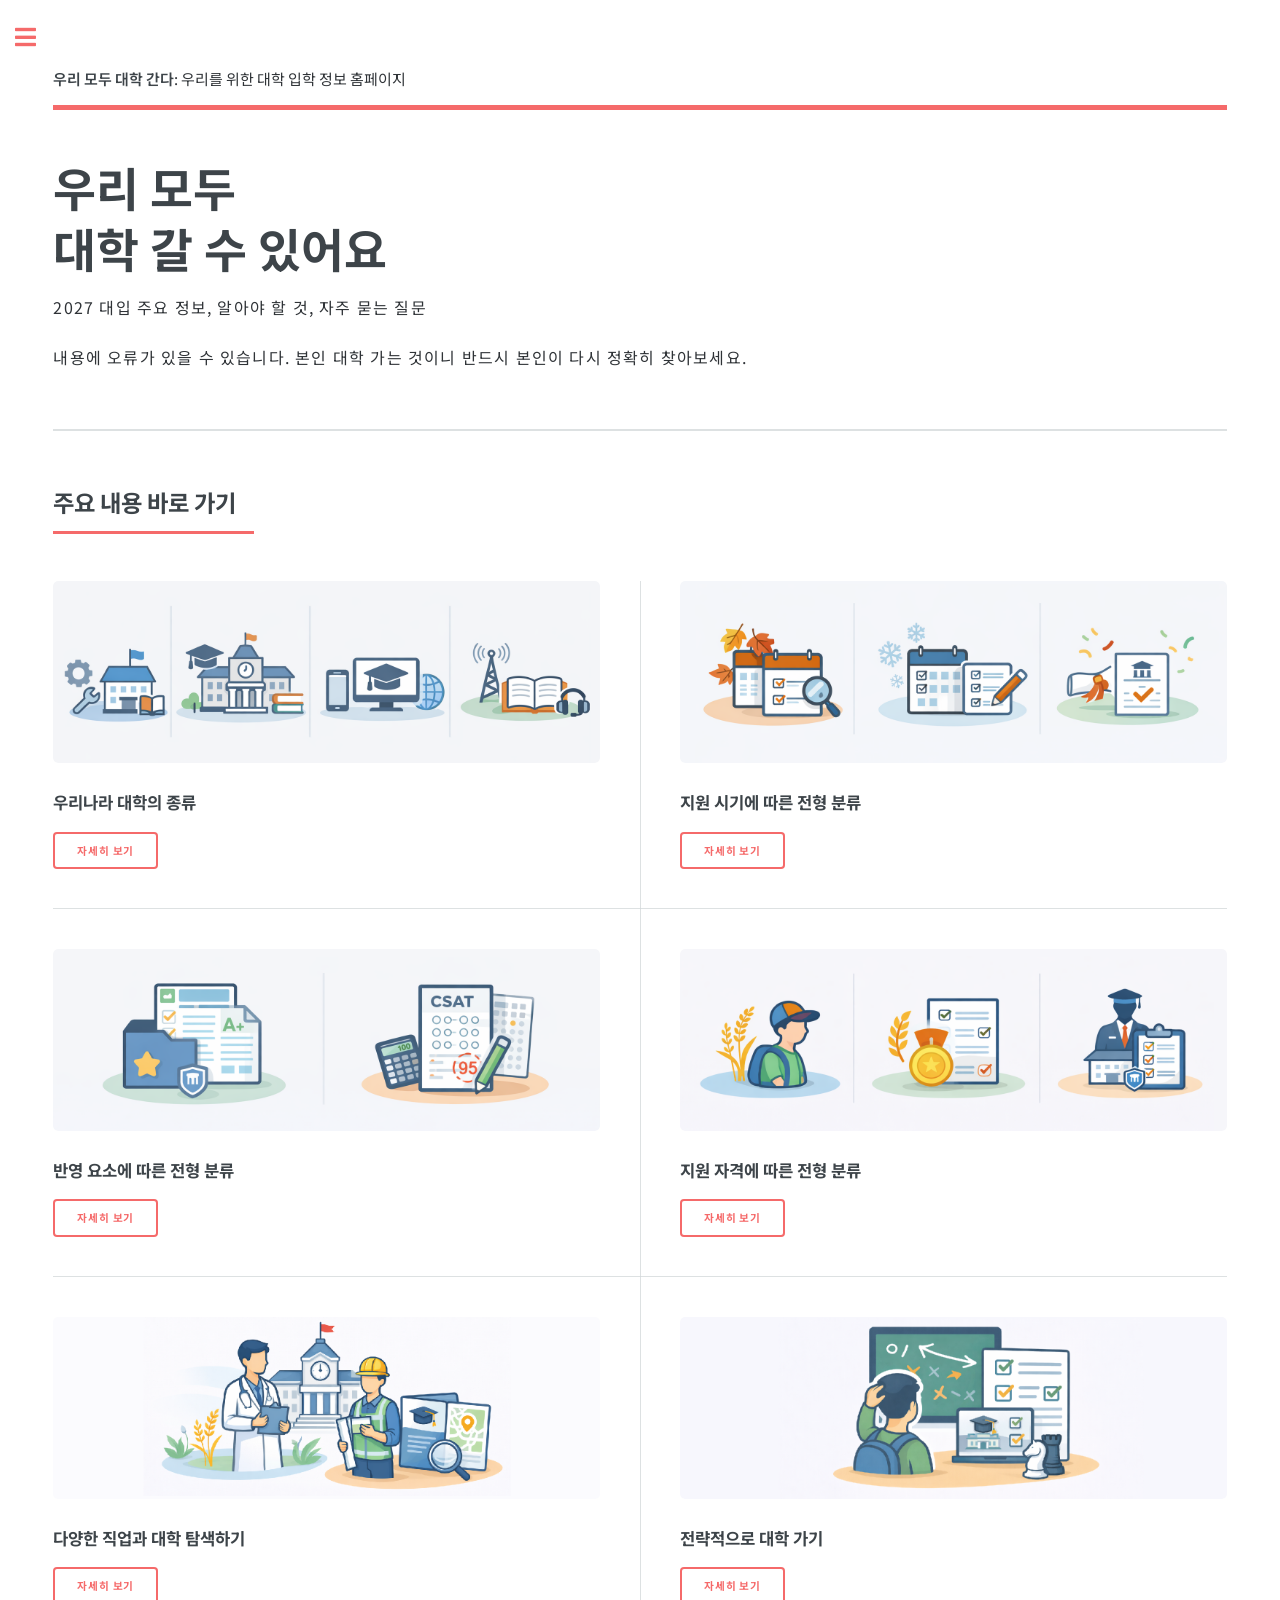
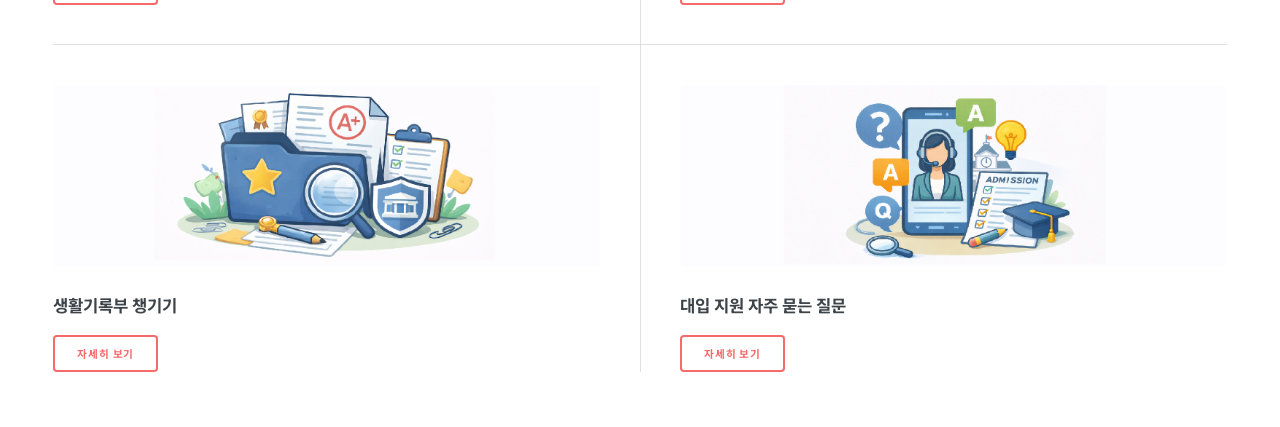
==== commit 8659097d: "contents edit" ====
--- a/index.html
+++ b/index.html
@@ -1,296 +1,313 @@
-<!DOCTYPE HTML>
-<!--
-	Editorial by HTML5 UP
-	html5up.net | @ajlkn
-	Free for personal and commercial use under the CCA 3.0 license (html5up.net/license)
--->
-<html>
-	<head>
-		<title>우리 모두 대학 간다</title>
-		<meta charset="utf-8" />
-		<meta name="viewport" content="width=device-width, initial-scale=1, user-scalable=no" />
-		<link rel="stylesheet" href="assets/css/main.css" />
-		<link rel="preconnect" href="https://fonts.googleapis.com">
-		<link rel="preconnect" href="https://fonts.gstatic.com" crossorigin>
-		<link href="https://fonts.googleapis.com/css2?family=Noto+Sans+KR:wght@100..900&display=swap" rel="stylesheet">
-	</head>
-	<body class="is-preload">
-
-		<!-- Wrapper -->
-			<div id="wrapper">
-
-				<!-- Main -->
-					<div id="main">
-						<div class="inner">
-
-							<!-- Header -->
-								<header id="header">
-									<a href="index.html" class="logo"><strong>우리 모두 대학 간다</strong>: 우리 반을 위한 대학 입학 정보 홈페이지</a>
-									<!-- 연락 도구 미사용 주석 처리
-									<ul class="icons">
-										<li><a href="#" class="icon brands fa-twitter"><span class="label">Twitter</span></a></li>
-										<li><a href="#" class="icon brands fa-facebook-f"><span class="label">Facebook</span></a></li>
-										<li><a href="#" class="icon brands fa-snapchat-ghost"><span class="label">Snapchat</span></a></li>
-										<li><a href="#" class="icon brands fa-instagram"><span class="label">Instagram</span></a></li>
-										<li><a href="#" class="icon brands fa-medium-m"><span class="label">Medium</span></a></li>
-									</ul>
-									-->
-								</header>
-
-							<!-- Banner -->
-								<section id="banner">
-									<div class="content">
-										<header>
-											<h1>우리 모두<br />
-											대학 갈 수 있어요</h1>
-											<p>2027 대입 주요 정보, 알아야 할 것, 자주 묻는 질문</p>
-											<p>내용에 오류가 있을 수 있습니다. 본인 대학 가는 것이니 반드시 본인이 다시 정확히 찾아보세요.</p>
-										</header>
-										<!-- 미사용 부분 주석 처리
-										<p>Aenean ornare velit lacus, ac varius enim ullamcorper eu. Proin aliquam facilisis ante interdum congue. Integer mollis, nisl amet convallis, porttitor magna ullamcorper, amet egestas mauris. Ut magna finibus nisi nec lacinia. Nam maximus erat id euismod egestas. Pellentesque sapien ac quam. Lorem ipsum dolor sit nullam.</p>
-										<ul class="actions">
-											<li><a href="#" class="button big">Learn More</a></li>
-										</ul>
-										-->
-									</div>
-									<!-- 미사용 부분 주석 처리
-									<span class="image object">
-										<img src="images/pic10.jpg" alt="" />
-									</span>
-									-->
-								</section>
-
-							<!-- Section -->
-								<!-- 미사용 부분 주석 처리
-								<section>
-									<header class="major">
-										<h2>Erat lacinia</h2>
-									</header>
-									<div class="features">
-										<article>
-											<span class="icon fa-gem"></span>
-											<div class="content">
-												<h3>Portitor ullamcorper</h3>
-												<p>Aenean ornare velit lacus, ac varius enim lorem ullamcorper dolore. Proin aliquam facilisis ante interdum. Sed nulla amet lorem feugiat tempus aliquam.</p>
-											</div>
-										</article>
-										<article>
-											<span class="icon solid fa-paper-plane"></span>
-											<div class="content">
-												<h3>Sapien veroeros</h3>
-												<p>Aenean ornare velit lacus, ac varius enim lorem ullamcorper dolore. Proin aliquam facilisis ante interdum. Sed nulla amet lorem feugiat tempus aliquam.</p>
-											</div>
-										</article>
-										<article>
-											<span class="icon solid fa-rocket"></span>
-											<div class="content">
-												<h3>Quam lorem ipsum</h3>
-												<p>Aenean ornare velit lacus, ac varius enim lorem ullamcorper dolore. Proin aliquam facilisis ante interdum. Sed nulla amet lorem feugiat tempus aliquam.</p>
-											</div>
-										</article>
-										<article>
-											<span class="icon solid fa-signal"></span>
-											<div class="content">
-												<h3>Sed magna finibus</h3>
-												<p>Aenean ornare velit lacus, ac varius enim lorem ullamcorper dolore. Proin aliquam facilisis ante interdum. Sed nulla amet lorem feugiat tempus aliquam.</p>
-											</div>
-										</article>
-									</div>
-								</section>
-								-->
-
-							<!-- Section -->
-								<section>
-									<header class="major">
-										<h2>주요 내용 바로 가기</h2>
-									</header>
-									<div class="posts">
-										<article>
-											<a href="university-category.html" class="image"><img src="images/banners/img-university-category.png" alt="" /></a>
-											<h3>우리나라 대학의 종류</h3>
-											<!-- <p>Aenean ornare velit lacus, ac varius enim lorem ullamcorper dolore. Proin aliquam facilisis ante interdum. Sed nulla amet lorem feugiat tempus aliquam.</p> -->
-											<ul class="actions">
-												<li><a href="university-category.html" class="button">자세히 보기</a></li>
-											</ul>
-										</article>
-										<article>
-											<a href="university-enter-time.html" class="image"><img src="images/banners/img-university-enter-time.png" alt="" /></a>
-											<h3>지원 시기에 따른 전형 분류</h3>
-											<!-- <p>Aenean ornare velit lacus, ac varius enim lorem ullamcorper dolore. Proin aliquam facilisis ante interdum. Sed nulla amet lorem feugiat tempus aliquam.</p> -->
-											<ul class="actions">
-												<li><a href="university-enter-time.html" class="button">자세히 보기</a></li>
-											</ul>
-										</article>
-										<article>
-											<a href="university-enter-factor.html" class="image"><img src="images/banners/img-university-enter-factor.png" alt="" /></a>
-											<h3>반영 요소에 따른 전형 분류</h3>
-											<!-- <p>Aenean ornare velit lacus, ac varius enim lorem ullamcorper dolore. Proin aliquam facilisis ante interdum. Sed nulla amet lorem feugiat tempus aliquam.</p> -->
-											<ul class="actions">
-												<li><a href="university-enter-factor.html" class="button">자세히 보기</a></li>
-											</ul>
-										</article>
-										<article>
-											<a href="university-enter-condition.html" class="image"><img src="images/banners/img-university-enter-condition.png" alt="" /></a>
-											<h3>지원 자격에 따른 전형 분류</h3>
-											<!-- <p>Aenean ornare velit lacus, ac varius enim lorem ullamcorper dolore. Proin aliquam facilisis ante interdum. Sed nulla amet lorem feugiat tempus aliquam.</p> -->
-											<ul class="actions">
-												<li><a href="university-enter-condition	.html" class="button">자세히 보기</a></li>
-											</ul>
-										</article>
-										<article>
-											<a href="job-exploration.html" class="image"><img src="images/banners/img-job-exploration.png" alt="" /></a>
-											<h3>다양한 직업과 대학 탐색하기</h3>
-											<!-- <p>Aenean ornare velit lacus, ac varius enim lorem ullamcorper dolore. Proin aliquam facilisis ante interdum. Sed nulla amet lorem feugiat tempus aliquam.</p> -->
-											<ul class="actions">
-												<li><a href="job-exploration.html" class="button">자세히 보기</a></li>
-											</ul>
-										</article>
-										<article>
-											<a href="university-strategy.html" class="image"><img src="images/banners/img-university-strategy.png" alt="" /></a>
-											<h3>전략적으로 대학 가기</h3>
-											<!-- <p>Aenean ornare velit lacus, ac varius enim lorem ullamcorper dolore. Proin aliquam facilisis ante interdum. Sed nulla amet lorem feugiat tempus aliquam.</p> -->
-											<ul class="actions">
-												<li><a href="university-strategy.html" class="button">자세히 보기</a></li>
-											</ul>
-										</article>
-										<article>
-											<a href="school-record-strategy.html" class="image"><img src="images/banners/img-school-record-strategy.png" alt="" /></a>
-											<h3>생활기록부 챙기기</h3>
-											<!-- <p>Aenean ornare velit lacus, ac varius enim lorem ullamcorper dolore. Proin aliquam facilisis ante interdum. Sed nulla amet lorem feugiat tempus aliquam.</p> -->
-											<ul class="actions">
-												<li><a href="school-record-strategy.html" class="button">자세히 보기</a></li>
-											</ul>
-										</article>
-										<article>
-											<a href="apply-faq.html" class="image"><img src="images/banners/img-apply-faq.png" alt="" /></a>
-											<h3>대입 지원 자주 묻는 질문</h3>
-											<!-- <p>Aenean ornare velit lacus, ac varius enim lorem ullamcorper dolore. Proin aliquam facilisis ante interdum. Sed nulla amet lorem feugiat tempus aliquam.</p> -->
-											<ul class="actions">
-												<li><a href="apply-faq.html" class="button">자세히 보기</a></li>
-											</ul>
-										</article>
-									</div>
-								</section>
-
-						</div>
-					</div>
-
-				<!-- Sidebar -->
-					<div id="sidebar">
-						<div class="inner">
-
-							<!-- Search -->
-								<!-- 미사용 부분 주석 처리
-								<section id="search" class="alt">
-									<form method="post" action="#">
-										<input type="text" name="query" id="query" placeholder="검색" />
-									</form>
-								</section>
-								-->
-
-							<!-- Menu -->
-								<nav id="menu">
-									<header class="major">
-										<h2>내용 목록</h2>
-									</header>
-									<ul>
-										<li><a href="index.html">첫 페이지로</a></li>
-										<li><a href="university-category.html">우리나라 대학 종류</a></li>
-										<li>
-											<span class="opener">대학을 가는 방법</span>
-											<ul>
-												<li><a href="university-enter-time.html">지원 시기에 따른 전형 분류</a></li>
-												<li><a href="university-enter-factor.html">반영 요소에 따른 전형 분류</a></li>
-												<li><a href="university-enter-condition.html">지원 자격에 따른 전형 분류</a></li>
-											</ul>
-										</li>
-										<li><a href="job-exploration.html">다양한 직업과 대학 탐색하기</a></li>
-										<li>
-											<span class="opener">대입 전략</span>
-											<ul>
-												<li><a href="university-strategy.html">전략적으로 대학 가기</a></li>
-												<li><a href="school-record-strategy.html">생활기록부 챙기기</a></li>
-											</ul>
-										</li>
-										<li><a href="apply-faq.html">대입 지원 자주 묻는 질문</a></li>
-										<!-- 미사용 부분 주석 처리
-										<li><a href="#">Etiam Dolore</a></li>
-										<li><a href="#">Adipiscing</a></li>
-										<li>
-											<span class="opener">Another Submenu</span>
-											<ul>
-												<li><a href="#">Lorem Dolor</a></li>
-												<li><a href="#">Ipsum Adipiscing</a></li>
-												<li><a href="#">Tempus Magna</a></li>
-												<li><a href="#">Feugiat Veroeros</a></li>
-											</ul>
-										</li>
-										<li><a href="#">Maximus Erat</a></li>
-										<li><a href="#">Sapien Mauris</a></li>
-										<li><a href="#">Amet Lacinia</a></li>
-										-->
-									</ul>
-								</nav>
-
-							<!-- Section -->
-							<!-- 미사용 부분 주석 처리
-								<section>
-									<header class="major">
-										<h2>Ante interdum</h2>
-									</header>
-									<div class="mini-posts">
-										<article>
-											<a href="#" class="image"><img src="images/pic07.jpg" alt="" /></a>
-											<p>Aenean ornare velit lacus, ac varius enim lorem ullamcorper dolore aliquam.</p>
-										</article>
-										<article>
-											<a href="#" class="image"><img src="images/pic08.jpg" alt="" /></a>
-											<p>Aenean ornare velit lacus, ac varius enim lorem ullamcorper dolore aliquam.</p>
-										</article>
-										<article>
-											<a href="#" class="image"><img src="images/pic09.jpg" alt="" /></a>
-											<p>Aenean ornare velit lacus, ac varius enim lorem ullamcorper dolore aliquam.</p>
-										</article>
-									</div>
-									<ul class="actions">
-										<li><a href="#" class="button">More</a></li>
-									</ul>
-								</section>
-								-->
-
-							<!-- Section -->
-								<!-- 미사용 부분 주석 처리
-								<section>
-									<header class="major">
-										<h2>Get in touch</h2>
-									</header>
-									<p>Sed varius enim lorem ullamcorper dolore aliquam aenean ornare velit lacus, ac varius enim lorem ullamcorper dolore. Proin sed aliquam facilisis ante interdum. Sed nulla amet lorem feugiat tempus aliquam.</p>
-									<ul class="contact">
-										<li class="icon solid fa-envelope"><a href="#">information@untitled.tld</a></li>
-										<li class="icon solid fa-phone">(000) 000-0000</li>
-										<li class="icon solid fa-home">1234 Somewhere Road #8254<br />
-										Nashville, TN 00000-0000</li>
-									</ul>
-								</section>
-								-->
-
-							<!-- Footer -->
-								<footer id="footer">
-									<p class="copyright">&copy; 우리 모두 대학 간다. Made by heechun, All rights reserved. Design: <a href="https://html5up.net">HTML5 UP</a>.</p>
-									<p class="copyright">이 사이트는 AI를 이용해 생성한 이미지가 포함되어 있습니다.</p>
-								</footer>
-
-						</div>
-					</div>
-
-			</div>
-
-		<!-- Scripts -->
-			<script src="assets/js/jquery.min.js"></script>
-			<script src="assets/js/browser.min.js"></script>
-			<script src="assets/js/breakpoints.min.js"></script>
-			<script src="assets/js/util.js"></script>
-			<script src="assets/js/main.js"></script>
-
-	</body>
-</html>+<!DOCTYPE HTML>
+<!--
+	Editorial by HTML5 UP
+	html5up.net | @ajlkn
+	Free for personal and commercial use under the CCA 3.0 license (html5up.net/license)
+-->
+<html>
+	<head>
+		<title>우리 모두 대학 간다</title>
+		<meta charset="utf-8" />
+		<meta name="viewport" content="width=device-width, initial-scale=1, user-scalable=no" />
+		<link rel="stylesheet" href="assets/css/main.css" />
+		<link rel="preconnect" href="https://fonts.googleapis.com">
+		<link rel="preconnect" href="https://fonts.gstatic.com" crossorigin>
+		<link href="https://fonts.googleapis.com/css2?family=Noto+Sans+KR:wght@100..900&display=swap" rel="stylesheet">
+		<!-- Google tag (gtag.js) -->
+		<script async src="https://www.googletagmanager.com/gtag/js?id=G-PGMVPYDKQ4"></script>
+		<script>
+		  window.dataLayer = window.dataLayer || [];
+		  function gtag(){dataLayer.push(arguments);}
+		  gtag('js', new Date());
+		
+		  gtag('config', 'G-PGMVPYDKQ4');
+		</script>
+	</head>
+	<body class="is-preload">
+
+		<!-- Wrapper -->
+			<div id="wrapper">
+
+				<!-- Main -->
+					<div id="main">
+						<div class="inner">
+
+							<!-- Header -->
+								<header id="header">
+									<a href="index.html" class="logo"><strong>우리 모두 대학 간다</strong>: 우리를 위한 대학 입학 정보 홈페이지</a>
+									<!-- 연락 도구 미사용 주석 처리
+									<ul class="icons">
+										<li><a href="#" class="icon brands fa-twitter"><span class="label">Twitter</span></a></li>
+										<li><a href="#" class="icon brands fa-facebook-f"><span class="label">Facebook</span></a></li>
+										<li><a href="#" class="icon brands fa-snapchat-ghost"><span class="label">Snapchat</span></a></li>
+										<li><a href="#" class="icon brands fa-instagram"><span class="label">Instagram</span></a></li>
+										<li><a href="#" class="icon brands fa-medium-m"><span class="label">Medium</span></a></li>
+									</ul>
+									-->
+								</header>
+
+							<!-- Banner -->
+								<section id="banner">
+									<div class="content">
+										<header>
+											<h1>우리 모두<br />
+											대학 갈 수 있어요</h1>
+											<p>2027 대입 주요 정보, 알아야 할 것, 자주 묻는 질문</p>
+											<p>내용에 오류가 있을 수 있습니다. 본인 대학 가는 것이니 반드시 본인이 다시 정확히 찾아보세요.</p>
+										</header>
+										<!-- 미사용 부분 주석 처리
+										<p>Aenean ornare velit lacus, ac varius enim ullamcorper eu. Proin aliquam facilisis ante interdum congue. Integer mollis, nisl amet convallis, porttitor magna ullamcorper, amet egestas mauris. Ut magna finibus nisi nec lacinia. Nam maximus erat id euismod egestas. Pellentesque sapien ac quam. Lorem ipsum dolor sit nullam.</p>
+										<ul class="actions">
+											<li><a href="#" class="button big">Learn More</a></li>
+										</ul>
+										-->
+									</div>
+									<!-- 미사용 부분 주석 처리
+									<span class="image object">
+										<img src="images/pic10.jpg" alt="" />
+									</span>
+									-->
+								</section>
+
+							<!-- Section -->
+								<!-- 미사용 부분 주석 처리
+								<section>
+									<header class="major">
+										<h2>Erat lacinia</h2>
+									</header>
+									<div class="features">
+										<article>
+											<span class="icon fa-gem"></span>
+											<div class="content">
+												<h3>Portitor ullamcorper</h3>
+												<p>Aenean ornare velit lacus, ac varius enim lorem ullamcorper dolore. Proin aliquam facilisis ante interdum. Sed nulla amet lorem feugiat tempus aliquam.</p>
+											</div>
+										</article>
+										<article>
+											<span class="icon solid fa-paper-plane"></span>
+											<div class="content">
+												<h3>Sapien veroeros</h3>
+												<p>Aenean ornare velit lacus, ac varius enim lorem ullamcorper dolore. Proin aliquam facilisis ante interdum. Sed nulla amet lorem feugiat tempus aliquam.</p>
+											</div>
+										</article>
+										<article>
+											<span class="icon solid fa-rocket"></span>
+											<div class="content">
+												<h3>Quam lorem ipsum</h3>
+												<p>Aenean ornare velit lacus, ac varius enim lorem ullamcorper dolore. Proin aliquam facilisis ante interdum. Sed nulla amet lorem feugiat tempus aliquam.</p>
+											</div>
+										</article>
+										<article>
+											<span class="icon solid fa-signal"></span>
+											<div class="content">
+												<h3>Sed magna finibus</h3>
+												<p>Aenean ornare velit lacus, ac varius enim lorem ullamcorper dolore. Proin aliquam facilisis ante interdum. Sed nulla amet lorem feugiat tempus aliquam.</p>
+											</div>
+										</article>
+									</div>
+								</section>
+								-->
+
+							<!-- Section -->
+								<section>
+									<header class="major">
+										<h2>주요 내용 바로 가기</h2>
+									</header>
+									<div class="posts">
+										<article>
+											<a href="university-category.html" class="image"><img src="images/banners/img-university-category.png" alt="" /></a>
+											<h3>우리나라 대학의 종류</h3>
+											<!-- <p>Aenean ornare velit lacus, ac varius enim lorem ullamcorper dolore. Proin aliquam facilisis ante interdum. Sed nulla amet lorem feugiat tempus aliquam.</p> -->
+											<ul class="actions">
+												<li><a href="university-category.html" class="button">자세히 보기</a></li>
+											</ul>
+										</article>
+										<article>
+											<a href="university-enter-time.html" class="image"><img src="images/banners/img-university-enter-time.png" alt="" /></a>
+											<h3>지원 시기에 따른 전형 분류</h3>
+											<!-- <p>Aenean ornare velit lacus, ac varius enim lorem ullamcorper dolore. Proin aliquam facilisis ante interdum. Sed nulla amet lorem feugiat tempus aliquam.</p> -->
+											<ul class="actions">
+												<li><a href="university-enter-time.html" class="button">자세히 보기</a></li>
+											</ul>
+										</article>
+										<article>
+											<a href="university-enter-factor.html" class="image"><img src="images/banners/img-university-enter-factor.png" alt="" /></a>
+											<h3>반영 요소에 따른 전형 분류</h3>
+											<!-- <p>Aenean ornare velit lacus, ac varius enim lorem ullamcorper dolore. Proin aliquam facilisis ante interdum. Sed nulla amet lorem feugiat tempus aliquam.</p> -->
+											<ul class="actions">
+												<li><a href="university-enter-factor.html" class="button">자세히 보기</a></li>
+											</ul>
+										</article>
+										<article>
+											<a href="university-enter-condition.html" class="image"><img src="images/banners/img-university-enter-condition.png" alt="" /></a>
+											<h3>지원 자격에 따른 전형 분류</h3>
+											<!-- <p>Aenean ornare velit lacus, ac varius enim lorem ullamcorper dolore. Proin aliquam facilisis ante interdum. Sed nulla amet lorem feugiat tempus aliquam.</p> -->
+											<ul class="actions">
+												<li><a href="university-enter-condition	.html" class="button">자세히 보기</a></li>
+											</ul>
+										</article>
+										<article>
+											<a href="job-exploration.html" class="image"><img src="images/banners/img-job-exploration.png" alt="" /></a>
+											<h3>다양한 직업과 대학 탐색하기</h3>
+											<!-- <p>Aenean ornare velit lacus, ac varius enim lorem ullamcorper dolore. Proin aliquam facilisis ante interdum. Sed nulla amet lorem feugiat tempus aliquam.</p> -->
+											<ul class="actions">
+												<li><a href="job-exploration.html" class="button">자세히 보기</a></li>
+											</ul>
+										</article>
+										<article>
+											<a href="university-strategy.html" class="image"><img src="images/banners/img-university-strategy.png" alt="" /></a>
+											<h3>전략적으로 대학 가기</h3>
+											<!-- <p>Aenean ornare velit lacus, ac varius enim lorem ullamcorper dolore. Proin aliquam facilisis ante interdum. Sed nulla amet lorem feugiat tempus aliquam.</p> -->
+											<ul class="actions">
+												<li><a href="university-strategy.html" class="button">자세히 보기</a></li>
+											</ul>
+										</article>
+										<article>
+											<a href="school-record-strategy.html" class="image"><img src="images/banners/img-school-record-strategy.png" alt="" /></a>
+											<h3>생활기록부 챙기기</h3>
+											<!-- <p>Aenean ornare velit lacus, ac varius enim lorem ullamcorper dolore. Proin aliquam facilisis ante interdum. Sed nulla amet lorem feugiat tempus aliquam.</p> -->
+											<ul class="actions">
+												<li><a href="school-record-strategy.html" class="button">자세히 보기</a></li>
+											</ul>
+										</article>
+										<article>
+											<a href="apply-faq.html" class="image"><img src="images/banners/img-apply-faq.png" alt="" /></a>
+											<h3>대입 지원 자주 묻는 질문</h3>
+											<!-- <p>Aenean ornare velit lacus, ac varius enim lorem ullamcorper dolore. Proin aliquam facilisis ante interdum. Sed nulla amet lorem feugiat tempus aliquam.</p> -->
+											<ul class="actions">
+												<li><a href="apply-faq.html" class="button">자세히 보기</a></li>
+											</ul>
+										</article>
+									</div>
+								</section>
+
+						</div>
+					</div>
+
+				<!-- Sidebar -->
+					<div id="sidebar">
+						<div class="inner">
+
+							<!-- Search -->
+								<!-- 미사용 부분 주석 처리
+								<section id="search" class="alt">
+									<form method="post" action="#">
+										<input type="text" name="query" id="query" placeholder="검색" />
+									</form>
+								</section>
+								-->
+
+							<!-- Menu -->
+								<nav id="menu">
+									<header class="major">
+										<h2>내용 목록</h2>
+									</header>
+									<ul>
+										<li><a href="index.html">첫 페이지로</a></li>
+										<li><a href="university-category.html">우리나라 대학 종류</a></li>
+										<li>
+											<span class="opener">대학을 가는 방법</span>
+											<ul>
+												<li><a href="university-enter-time.html">지원 시기에 따른 전형 분류</a></li>
+												<li><a href="university-enter-factor.html">반영 요소에 따른 전형 분류</a></li>
+												<li><a href="university-enter-condition.html">지원 자격에 따른 전형 분류</a></li>
+											</ul>
+										</li>
+										<li><a href="job-exploration.html">다양한 직업과 대학 탐색하기</a></li>
+										<li>
+											<span class="opener">대입 전략</span>
+											<ul>
+												<li><a href="university-strategy.html">전략적으로 대학 가기</a></li>
+												<li><a href="school-record-strategy.html">생활기록부 챙기기</a></li>
+											</ul>
+										</li>
+										<li>
+											<span class="opener">대입 정보 자료집</span>
+											<ul>
+												<li><a href="https://www.adiga.kr/uct/nmg/mgz/magazineView.do?menuId=PCUCTNMG1100" target="_blank">대입정보매거진 (대입정보포털)</a></li>
+												<li><a href="https://more.goe.go.kr/jinhak/subList/30300001877" target="_blank">꿈진 (경기진학정보센터)</a></li>
+											</ul>
+										</li>
+										<li><a href="apply-faq.html">대입 지원 자주 묻는 질문</a></li>
+										<!-- 미사용 부분 주석 처리
+										<li><a href="#">Etiam Dolore</a></li>
+										<li><a href="#">Adipiscing</a></li>
+										<li>
+											<span class="opener">Another Submenu</span>
+											<ul>
+												<li><a href="#">Lorem Dolor</a></li>
+												<li><a href="#">Ipsum Adipiscing</a></li>
+												<li><a href="#">Tempus Magna</a></li>
+												<li><a href="#">Feugiat Veroeros</a></li>
+											</ul>
+										</li>
+										<li><a href="#">Maximus Erat</a></li>
+										<li><a href="#">Sapien Mauris</a></li>
+										<li><a href="#">Amet Lacinia</a></li>
+										-->
+									</ul>
+								</nav>
+
+							<!-- Section -->
+							<!-- 미사용 부분 주석 처리
+								<section>
+									<header class="major">
+										<h2>Ante interdum</h2>
+									</header>
+									<div class="mini-posts">
+										<article>
+											<a href="#" class="image"><img src="images/pic07.jpg" alt="" /></a>
+											<p>Aenean ornare velit lacus, ac varius enim lorem ullamcorper dolore aliquam.</p>
+										</article>
+										<article>
+											<a href="#" class="image"><img src="images/pic08.jpg" alt="" /></a>
+											<p>Aenean ornare velit lacus, ac varius enim lorem ullamcorper dolore aliquam.</p>
+										</article>
+										<article>
+											<a href="#" class="image"><img src="images/pic09.jpg" alt="" /></a>
+											<p>Aenean ornare velit lacus, ac varius enim lorem ullamcorper dolore aliquam.</p>
+										</article>
+									</div>
+									<ul class="actions">
+										<li><a href="#" class="button">More</a></li>
+									</ul>
+								</section>
+								-->
+
+							<!-- Section -->
+								<!-- 미사용 부분 주석 처리
+								<section>
+									<header class="major">
+										<h2>Get in touch</h2>
+									</header>
+									<p>Sed varius enim lorem ullamcorper dolore aliquam aenean ornare velit lacus, ac varius enim lorem ullamcorper dolore. Proin sed aliquam facilisis ante interdum. Sed nulla amet lorem feugiat tempus aliquam.</p>
+									<ul class="contact">
+										<li class="icon solid fa-envelope"><a href="#">information@untitled.tld</a></li>
+										<li class="icon solid fa-phone">(000) 000-0000</li>
+										<li class="icon solid fa-home">1234 Somewhere Road #8254<br />
+										Nashville, TN 00000-0000</li>
+									</ul>
+								</section>
+								-->
+
+							<!-- Footer -->
+								<footer id="footer">
+									<p class="copyright">&copy; 우리 모두 대학 간다. Made by heechun, All rights reserved. Design: <a href="https://html5up.net">HTML5 UP</a>.</p>
+									<p class="copyright">이 사이트는 AI를 이용해 생성한 이미지가 포함되어 있습니다.</p>
+								</footer>
+
+						</div>
+					</div>
+
+			</div>
+
+		<!-- Scripts -->
+			<script src="assets/js/jquery.min.js"></script>
+			<script src="assets/js/browser.min.js"></script>
+			<script src="assets/js/breakpoints.min.js"></script>
+			<script src="assets/js/util.js"></script>
+			<script src="assets/js/main.js"></script>
+
+	</body>
+
+</html>
--- a/assets/css/main.css
+++ b/assets/css/main.css
@@ -1,9 +1,9 @@
 @import url(fontawesome-all.min.css);
 @import url("https://fonts.googleapis.com/css?family=Open+Sans:400,600,400italic,600italic|Roboto+Slab:400,700");
-/*
-	Editorial by HTML5 UP
-	html5up.net | @ajlkn
-	Free for personal and commercial use under the CCA 3.0 license (html5up.net/license)
+/*
+	Editorial by HTML5 UP
+	html5up.net | @ajlkn
+	Free for personal and commercial use under the CCA 3.0 license (html5up.net/license)
 */
 html, body, div, span, applet, object,
 iframe, h1, h2, h3, h4, h5, h6, p, blockquote,
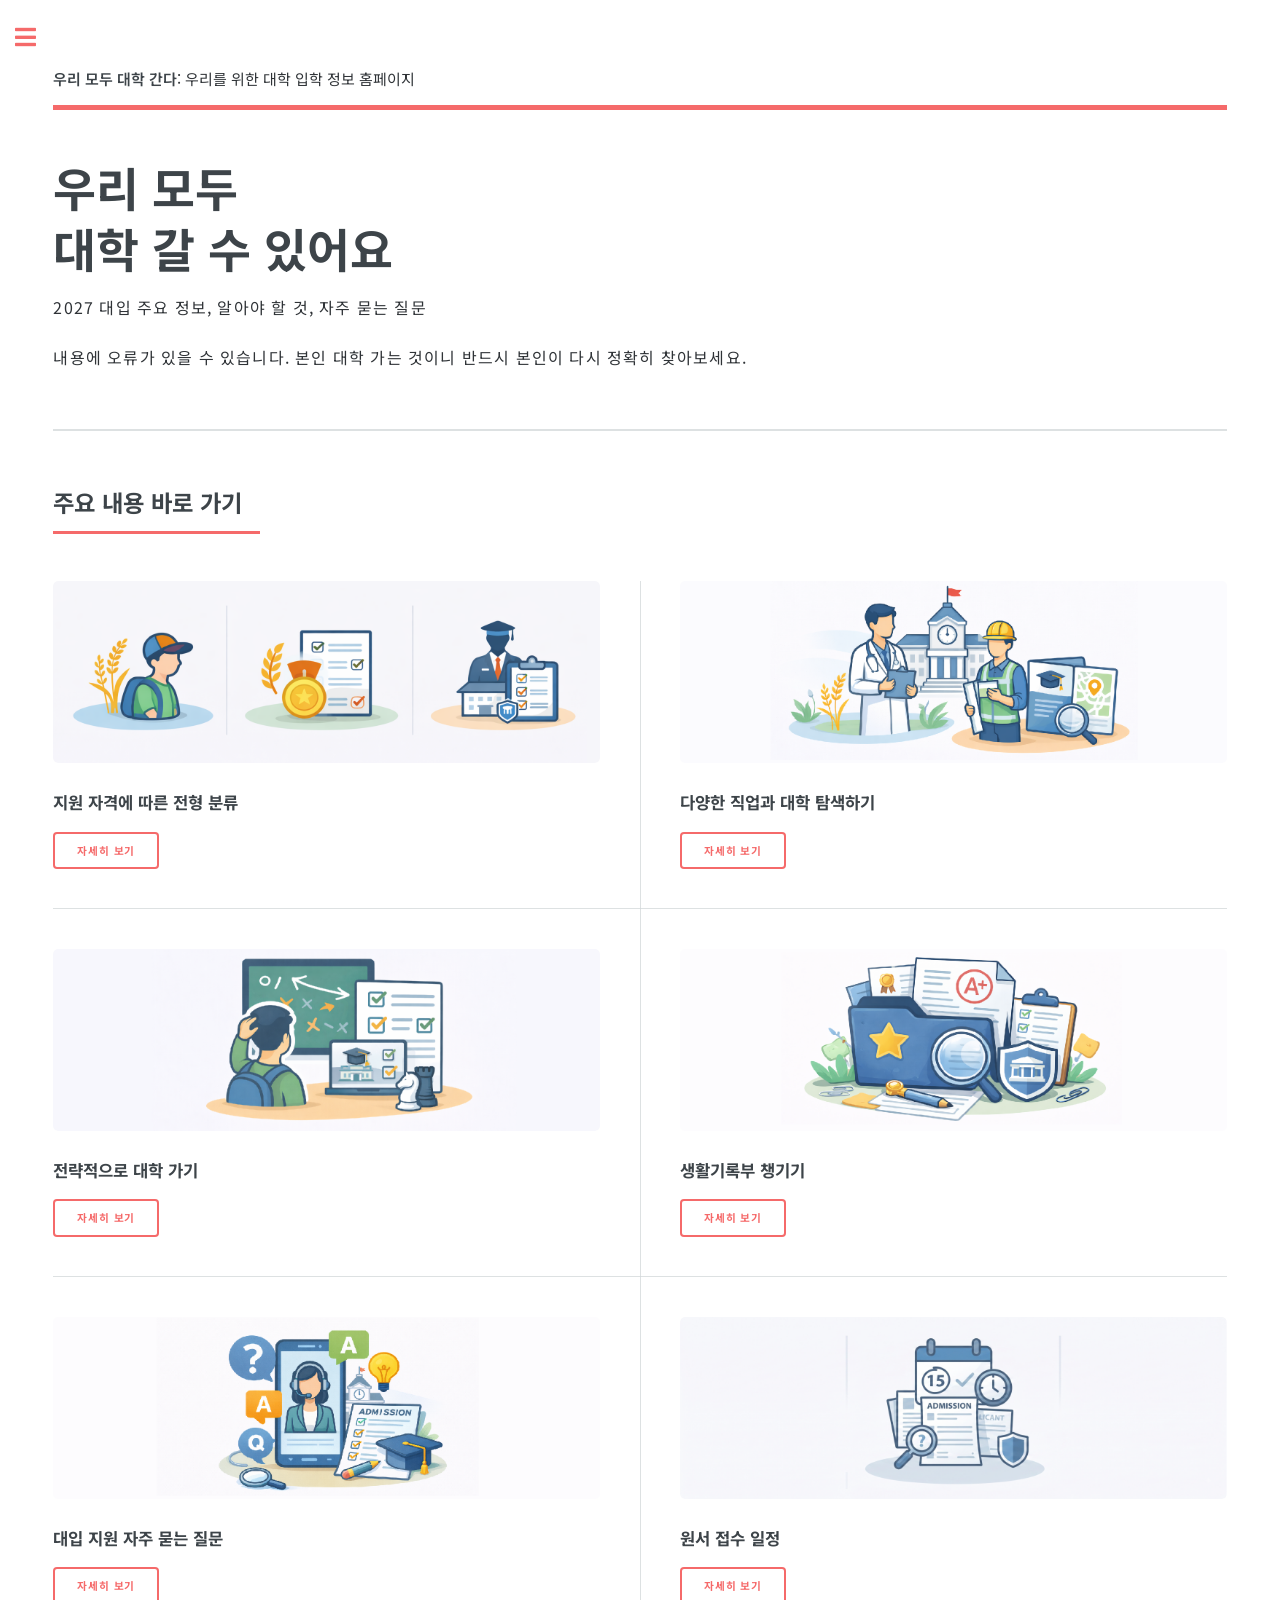
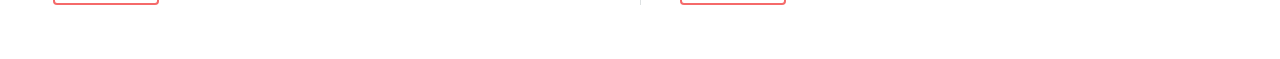
==== commit 6d743b3f: "commit apply-calendar, bug fix" ====
--- a/index.html
+++ b/index.html
@@ -4,7 +4,7 @@
 	html5up.net | @ajlkn
 	Free for personal and commercial use under the CCA 3.0 license (html5up.net/license)
 -->
-<html>
+<html lang="ko">
 	<head>
 		<title>우리 모두 대학 간다</title>
 		<meta charset="utf-8" />
@@ -114,10 +114,10 @@
 										<h2>주요 내용 바로 가기</h2>
 									</header>
 									<div class="posts">
+										<!--
 										<article>
 											<a href="university-category.html" class="image"><img src="images/banners/img-university-category.png" alt="" /></a>
 											<h3>우리나라 대학의 종류</h3>
-											<!-- <p>Aenean ornare velit lacus, ac varius enim lorem ullamcorper dolore. Proin aliquam facilisis ante interdum. Sed nulla amet lorem feugiat tempus aliquam.</p> -->
 											<ul class="actions">
 												<li><a href="university-category.html" class="button">자세히 보기</a></li>
 											</ul>
@@ -125,7 +125,6 @@
 										<article>
 											<a href="university-enter-time.html" class="image"><img src="images/banners/img-university-enter-time.png" alt="" /></a>
 											<h3>지원 시기에 따른 전형 분류</h3>
-											<!-- <p>Aenean ornare velit lacus, ac varius enim lorem ullamcorper dolore. Proin aliquam facilisis ante interdum. Sed nulla amet lorem feugiat tempus aliquam.</p> -->
 											<ul class="actions">
 												<li><a href="university-enter-time.html" class="button">자세히 보기</a></li>
 											</ul>
@@ -133,11 +132,11 @@
 										<article>
 											<a href="university-enter-factor.html" class="image"><img src="images/banners/img-university-enter-factor.png" alt="" /></a>
 											<h3>반영 요소에 따른 전형 분류</h3>
-											<!-- <p>Aenean ornare velit lacus, ac varius enim lorem ullamcorper dolore. Proin aliquam facilisis ante interdum. Sed nulla amet lorem feugiat tempus aliquam.</p> -->
 											<ul class="actions">
 												<li><a href="university-enter-factor.html" class="button">자세히 보기</a></li>
 											</ul>
 										</article>
+										-->
 										<article>
 											<a href="university-enter-condition.html" class="image"><img src="images/banners/img-university-enter-condition.png" alt="" /></a>
 											<h3>지원 자격에 따른 전형 분류</h3>
@@ -157,7 +156,6 @@
 										<article>
 											<a href="university-strategy.html" class="image"><img src="images/banners/img-university-strategy.png" alt="" /></a>
 											<h3>전략적으로 대학 가기</h3>
-											<!-- <p>Aenean ornare velit lacus, ac varius enim lorem ullamcorper dolore. Proin aliquam facilisis ante interdum. Sed nulla amet lorem feugiat tempus aliquam.</p> -->
 											<ul class="actions">
 												<li><a href="university-strategy.html" class="button">자세히 보기</a></li>
 											</ul>
@@ -165,7 +163,6 @@
 										<article>
 											<a href="school-record-strategy.html" class="image"><img src="images/banners/img-school-record-strategy.png" alt="" /></a>
 											<h3>생활기록부 챙기기</h3>
-											<!-- <p>Aenean ornare velit lacus, ac varius enim lorem ullamcorper dolore. Proin aliquam facilisis ante interdum. Sed nulla amet lorem feugiat tempus aliquam.</p> -->
 											<ul class="actions">
 												<li><a href="school-record-strategy.html" class="button">자세히 보기</a></li>
 											</ul>
@@ -173,9 +170,15 @@
 										<article>
 											<a href="apply-faq.html" class="image"><img src="images/banners/img-apply-faq.png" alt="" /></a>
 											<h3>대입 지원 자주 묻는 질문</h3>
-											<!-- <p>Aenean ornare velit lacus, ac varius enim lorem ullamcorper dolore. Proin aliquam facilisis ante interdum. Sed nulla amet lorem feugiat tempus aliquam.</p> -->
 											<ul class="actions">
 												<li><a href="apply-faq.html" class="button">자세히 보기</a></li>
+											</ul>
+										</article>
+										<article>
+											<a href="apply-calendar.html" class="image"><img src="images/banners/img-apply-calendar.png" alt="" /></a>
+											<h3>원서 접수 일정</h3>
+											<ul class="actions">
+												<li><a href="apply-calendar.html" class="button">자세히 보기</a></li>
 											</ul>
 										</article>
 									</div>
@@ -228,6 +231,7 @@
 												<li><a href="https://more.goe.go.kr/jinhak/subList/30300001877" target="_blank">꿈진 (경기진학정보센터)</a></li>
 											</ul>
 										</li>
+										<li><a href="apply-calendar.html">원서 접수 일정</a></li>
 										<li><a href="apply-faq.html">대입 지원 자주 묻는 질문</a></li>
 										<!-- 미사용 부분 주석 처리
 										<li><a href="#">Etiam Dolore</a></li>
--- a/assets/css/main.css
+++ b/assets/css/main.css
@@ -989,6 +989,18 @@
 section.special, article.special {
   text-align: center; }
 
+.iframe-wrapper {
+  width: 100%;
+  overflow: hidden;
+}
+
+.iframe-wrapper iframe {
+  width: calc(100% + 1px);
+  margin-left: -1px;
+  border: none;
+  display: block;
+}
+
 header p {
   font-family: "Noto Sans KR", serif;
   font-size: 1em;
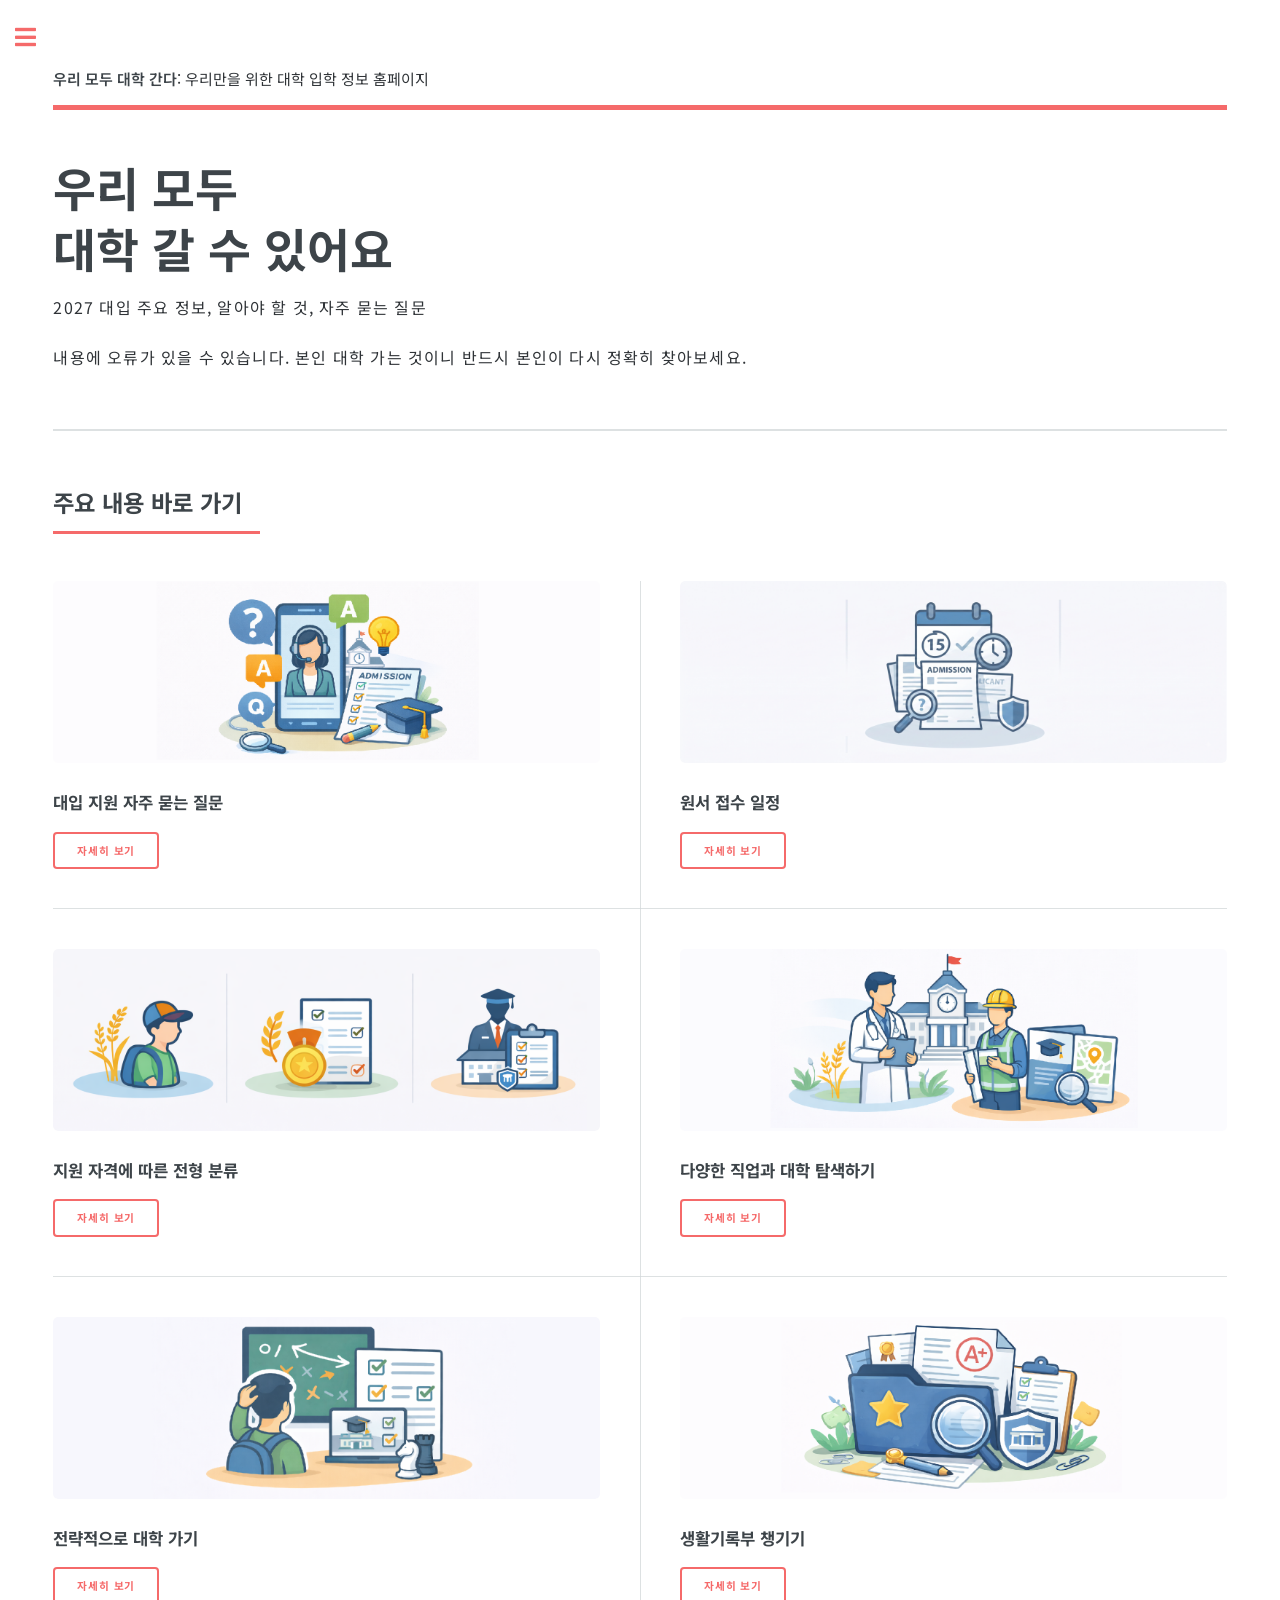
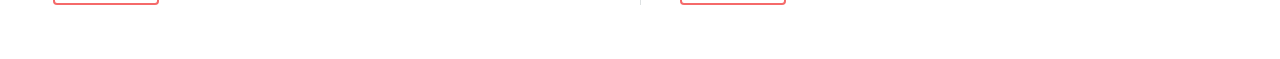
==== commit 78c4302f: "main page article change" ====
--- a/index.html
+++ b/index.html
@@ -34,7 +34,7 @@
 
 							<!-- Header -->
 								<header id="header">
-									<a href="index.html" class="logo"><strong>우리 모두 대학 간다</strong>: 우리를 위한 대학 입학 정보 홈페이지</a>
+									<a href="index.html" class="logo"><strong>우리 모두 대학 간다</strong>: 우리만을 위한 대학 입학 정보 홈페이지</a>
 									<!-- 연락 도구 미사용 주석 처리
 									<ul class="icons">
 										<li><a href="#" class="icon brands fa-twitter"><span class="label">Twitter</span></a></li>
@@ -138,6 +138,20 @@
 										</article>
 										-->
 										<article>
+											<a href="apply-faq.html" class="image"><img src="images/banners/img-apply-faq.png" alt="" /></a>
+											<h3>대입 지원 자주 묻는 질문</h3>
+											<ul class="actions">
+												<li><a href="apply-faq.html" class="button">자세히 보기</a></li>
+											</ul>
+										</article>
+										<article>
+											<a href="apply-calendar.html" class="image"><img src="images/banners/img-apply-calendar.png" alt="" /></a>
+											<h3>원서 접수 일정</h3>
+											<ul class="actions">
+												<li><a href="apply-calendar.html" class="button">자세히 보기</a></li>
+											</ul>
+										</article>
+										<article>
 											<a href="university-enter-condition.html" class="image"><img src="images/banners/img-university-enter-condition.png" alt="" /></a>
 											<h3>지원 자격에 따른 전형 분류</h3>
 											<!-- <p>Aenean ornare velit lacus, ac varius enim lorem ullamcorper dolore. Proin aliquam facilisis ante interdum. Sed nulla amet lorem feugiat tempus aliquam.</p> -->
@@ -165,20 +179,6 @@
 											<h3>생활기록부 챙기기</h3>
 											<ul class="actions">
 												<li><a href="school-record-strategy.html" class="button">자세히 보기</a></li>
-											</ul>
-										</article>
-										<article>
-											<a href="apply-faq.html" class="image"><img src="images/banners/img-apply-faq.png" alt="" /></a>
-											<h3>대입 지원 자주 묻는 질문</h3>
-											<ul class="actions">
-												<li><a href="apply-faq.html" class="button">자세히 보기</a></li>
-											</ul>
-										</article>
-										<article>
-											<a href="apply-calendar.html" class="image"><img src="images/banners/img-apply-calendar.png" alt="" /></a>
-											<h3>원서 접수 일정</h3>
-											<ul class="actions">
-												<li><a href="apply-calendar.html" class="button">자세히 보기</a></li>
 											</ul>
 										</article>
 									</div>
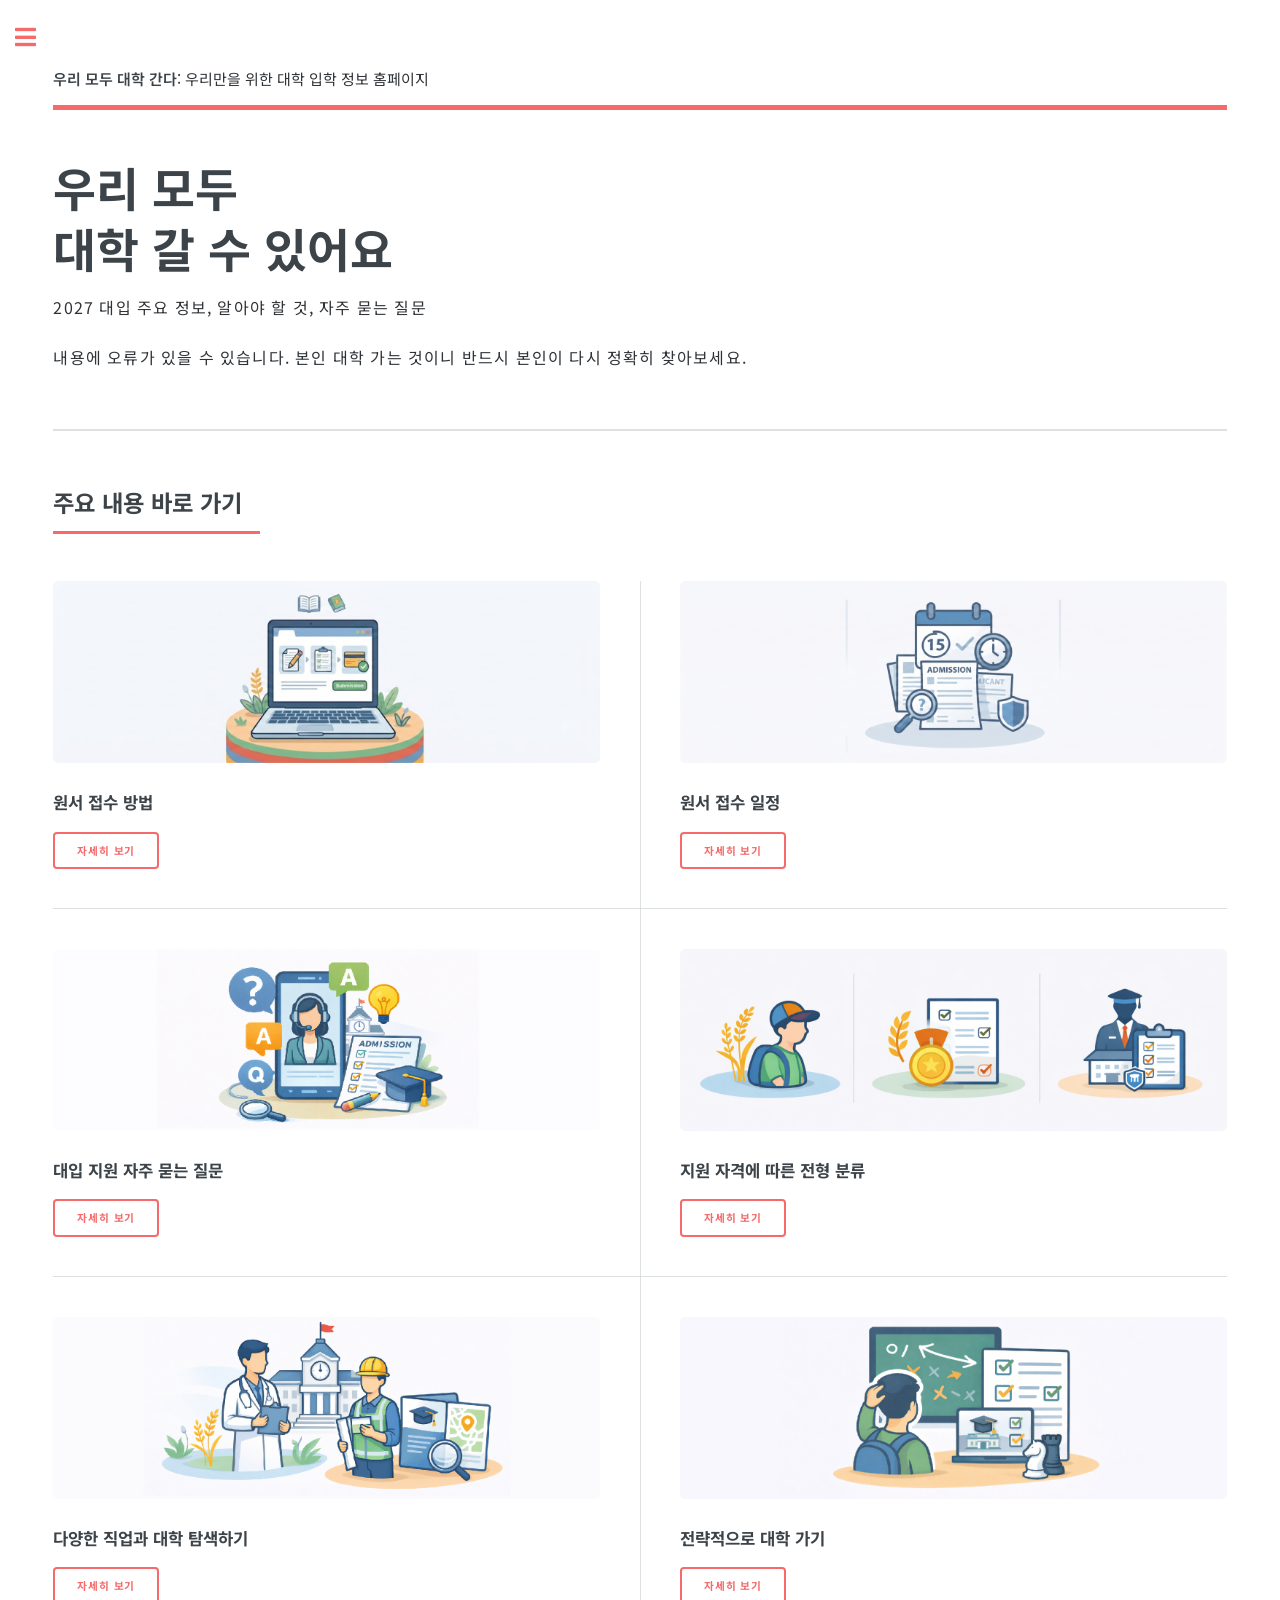
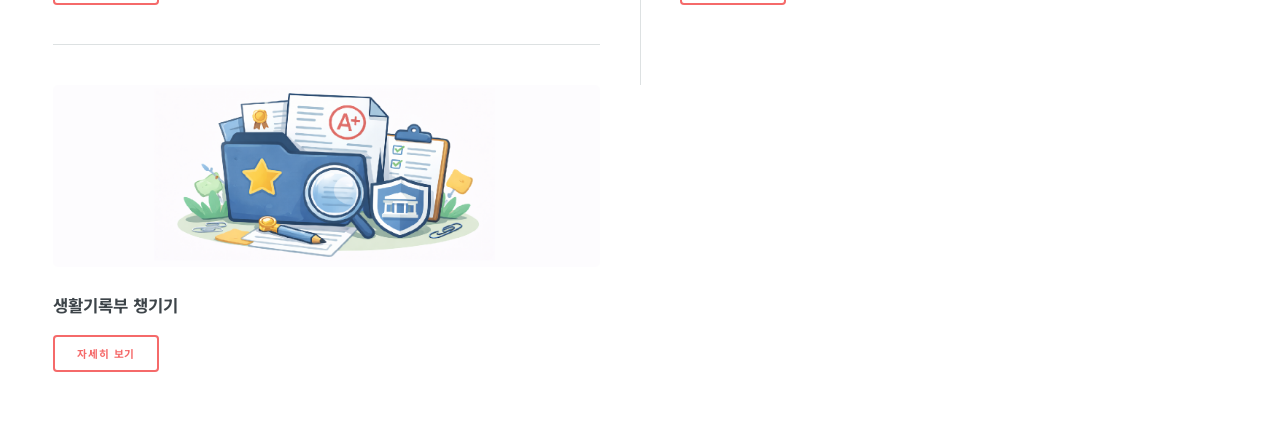
==== commit 975791a2: "add apply manual" ====
--- a/index.html
+++ b/index.html
@@ -1,4 +1,4 @@
-<!DOCTYPE HTML>
+<!DOCTYPE html>
 <!--
 	Editorial by HTML5 UP
 	html5up.net | @ajlkn
@@ -10,32 +10,35 @@
 		<meta charset="utf-8" />
 		<meta name="viewport" content="width=device-width, initial-scale=1, user-scalable=no" />
 		<link rel="stylesheet" href="assets/css/main.css" />
-		<link rel="preconnect" href="https://fonts.googleapis.com">
-		<link rel="preconnect" href="https://fonts.gstatic.com" crossorigin>
-		<link href="https://fonts.googleapis.com/css2?family=Noto+Sans+KR:wght@100..900&display=swap" rel="stylesheet">
+		<link rel="preconnect" href="https://fonts.googleapis.com" />
+		<link rel="preconnect" href="https://fonts.gstatic.com" crossorigin />
+		<link
+			href="https://fonts.googleapis.com/css2?family=Noto+Sans+KR:wght@100..900&display=swap"
+			rel="stylesheet" />
 		<!-- Google tag (gtag.js) -->
 		<script async src="https://www.googletagmanager.com/gtag/js?id=G-PGMVPYDKQ4"></script>
 		<script>
-		  window.dataLayer = window.dataLayer || [];
-		  function gtag(){dataLayer.push(arguments);}
-		  gtag('js', new Date());
-		
-		  gtag('config', 'G-PGMVPYDKQ4');
+			window.dataLayer = window.dataLayer || [];
+			function gtag() {
+				dataLayer.push(arguments);
+			}
+			gtag("js", new Date());
+
+			gtag("config", "G-PGMVPYDKQ4");
 		</script>
 	</head>
 	<body class="is-preload">
-
 		<!-- Wrapper -->
-			<div id="wrapper">
-
-				<!-- Main -->
-					<div id="main">
-						<div class="inner">
-
-							<!-- Header -->
-								<header id="header">
-									<a href="index.html" class="logo"><strong>우리 모두 대학 간다</strong>: 우리만을 위한 대학 입학 정보 홈페이지</a>
-									<!-- 연락 도구 미사용 주석 처리
+		<div id="wrapper">
+			<!-- Main -->
+			<div id="main">
+				<div class="inner">
+					<!-- Header -->
+					<header id="header">
+						<a href="index.html" class="logo"
+							><strong>우리 모두 대학 간다</strong>: 우리만을 위한 대학 입학 정보 홈페이지</a
+						>
+						<!-- 연락 도구 미사용 주석 처리
 									<ul class="icons">
 										<li><a href="#" class="icon brands fa-twitter"><span class="label">Twitter</span></a></li>
 										<li><a href="#" class="icon brands fa-facebook-f"><span class="label">Facebook</span></a></li>
@@ -44,33 +47,38 @@
 										<li><a href="#" class="icon brands fa-medium-m"><span class="label">Medium</span></a></li>
 									</ul>
 									-->
-								</header>
-
-							<!-- Banner -->
-								<section id="banner">
-									<div class="content">
-										<header>
-											<h1>우리 모두<br />
-											대학 갈 수 있어요</h1>
-											<p>2027 대입 주요 정보, 알아야 할 것, 자주 묻는 질문</p>
-											<p>내용에 오류가 있을 수 있습니다. 본인 대학 가는 것이니 반드시 본인이 다시 정확히 찾아보세요.</p>
-										</header>
-										<!-- 미사용 부분 주석 처리
+					</header>
+
+					<!-- Banner -->
+					<section id="banner">
+						<div class="content">
+							<header>
+								<h1>
+									우리 모두<br />
+									대학 갈 수 있어요
+								</h1>
+								<p>2027 대입 주요 정보, 알아야 할 것, 자주 묻는 질문</p>
+								<p>
+									내용에 오류가 있을 수 있습니다. 본인 대학 가는 것이니 반드시 본인이 다시 정확히
+									찾아보세요.
+								</p>
+							</header>
+							<!-- 미사용 부분 주석 처리
 										<p>Aenean ornare velit lacus, ac varius enim ullamcorper eu. Proin aliquam facilisis ante interdum congue. Integer mollis, nisl amet convallis, porttitor magna ullamcorper, amet egestas mauris. Ut magna finibus nisi nec lacinia. Nam maximus erat id euismod egestas. Pellentesque sapien ac quam. Lorem ipsum dolor sit nullam.</p>
 										<ul class="actions">
 											<li><a href="#" class="button big">Learn More</a></li>
 										</ul>
 										-->
-									</div>
-									<!-- 미사용 부분 주석 처리
+						</div>
+						<!-- 미사용 부분 주석 처리
 									<span class="image object">
 										<img src="images/pic10.jpg" alt="" />
 									</span>
 									-->
-								</section>
-
-							<!-- Section -->
-								<!-- 미사용 부분 주석 처리
+					</section>
+
+					<!-- Section -->
+					<!-- 미사용 부분 주석 처리
 								<section>
 									<header class="major">
 										<h2>Erat lacinia</h2>
@@ -108,13 +116,13 @@
 								</section>
 								-->
 
-							<!-- Section -->
-								<section>
-									<header class="major">
-										<h2>주요 내용 바로 가기</h2>
-									</header>
-									<div class="posts">
-										<!--
+					<!-- Section -->
+					<section>
+						<header class="major">
+							<h2>주요 내용 바로 가기</h2>
+						</header>
+						<div class="posts">
+							<!--
 										<article>
 											<a href="university-category.html" class="image"><img src="images/banners/img-university-category.png" alt="" /></a>
 											<h3>우리나라 대학의 종류</h3>
@@ -137,62 +145,81 @@
 											</ul>
 										</article>
 										-->
-										<article>
-											<a href="apply-faq.html" class="image"><img src="images/banners/img-apply-faq.png" alt="" /></a>
-											<h3>대입 지원 자주 묻는 질문</h3>
-											<ul class="actions">
-												<li><a href="apply-faq.html" class="button">자세히 보기</a></li>
-											</ul>
-										</article>
-										<article>
-											<a href="apply-calendar.html" class="image"><img src="images/banners/img-apply-calendar.png" alt="" /></a>
-											<h3>원서 접수 일정</h3>
-											<ul class="actions">
-												<li><a href="apply-calendar.html" class="button">자세히 보기</a></li>
-											</ul>
-										</article>
-										<article>
-											<a href="university-enter-condition.html" class="image"><img src="images/banners/img-university-enter-condition.png" alt="" /></a>
-											<h3>지원 자격에 따른 전형 분류</h3>
-											<!-- <p>Aenean ornare velit lacus, ac varius enim lorem ullamcorper dolore. Proin aliquam facilisis ante interdum. Sed nulla amet lorem feugiat tempus aliquam.</p> -->
-											<ul class="actions">
-												<li><a href="university-enter-condition	.html" class="button">자세히 보기</a></li>
-											</ul>
-										</article>
-										<article>
-											<a href="job-exploration.html" class="image"><img src="images/banners/img-job-exploration.png" alt="" /></a>
-											<h3>다양한 직업과 대학 탐색하기</h3>
-											<!-- <p>Aenean ornare velit lacus, ac varius enim lorem ullamcorper dolore. Proin aliquam facilisis ante interdum. Sed nulla amet lorem feugiat tempus aliquam.</p> -->
-											<ul class="actions">
-												<li><a href="job-exploration.html" class="button">자세히 보기</a></li>
-											</ul>
-										</article>
-										<article>
-											<a href="university-strategy.html" class="image"><img src="images/banners/img-university-strategy.png" alt="" /></a>
-											<h3>전략적으로 대학 가기</h3>
-											<ul class="actions">
-												<li><a href="university-strategy.html" class="button">자세히 보기</a></li>
-											</ul>
-										</article>
-										<article>
-											<a href="school-record-strategy.html" class="image"><img src="images/banners/img-school-record-strategy.png" alt="" /></a>
-											<h3>생활기록부 챙기기</h3>
-											<ul class="actions">
-												<li><a href="school-record-strategy.html" class="button">자세히 보기</a></li>
-											</ul>
-										</article>
-									</div>
-								</section>
-
+							<article>
+								<a href="apply-manual.html" class="image"
+									><img src="images/banners/img-apply-manual.png" alt=""
+								/></a>
+								<h3>원서 접수 방법</h3>
+								<ul class="actions">
+									<li><a href="apply-manual.html" class="button">자세히 보기</a></li>
+								</ul>
+							</article>
+							<article>
+								<a href="apply-calendar.html" class="image"
+									><img src="images/banners/img-apply-calendar.png" alt=""
+								/></a>
+								<h3>원서 접수 일정</h3>
+								<ul class="actions">
+									<li><a href="apply-calendar.html" class="button">자세히 보기</a></li>
+								</ul>
+							</article>
+							<article>
+								<a href="apply-faq.html" class="image"
+									><img src="images/banners/img-apply-faq.png" alt=""
+								/></a>
+								<h3>대입 지원 자주 묻는 질문</h3>
+								<ul class="actions">
+									<li><a href="apply-faq.html" class="button">자세히 보기</a></li>
+								</ul>
+							</article>
+							<article>
+								<a href="university-enter-condition.html" class="image"
+									><img src="images/banners/img-university-enter-condition.png" alt=""
+								/></a>
+								<h3>지원 자격에 따른 전형 분류</h3>
+								<!-- <p>Aenean ornare velit lacus, ac varius enim lorem ullamcorper dolore. Proin aliquam facilisis ante interdum. Sed nulla amet lorem feugiat tempus aliquam.</p> -->
+								<ul class="actions">
+									<li><a href="university-enter-condition	.html" class="button">자세히 보기</a></li>
+								</ul>
+							</article>
+							<article>
+								<a href="job-exploration.html" class="image"
+									><img src="images/banners/img-job-exploration.png" alt=""
+								/></a>
+								<h3>다양한 직업과 대학 탐색하기</h3>
+								<!-- <p>Aenean ornare velit lacus, ac varius enim lorem ullamcorper dolore. Proin aliquam facilisis ante interdum. Sed nulla amet lorem feugiat tempus aliquam.</p> -->
+								<ul class="actions">
+									<li><a href="job-exploration.html" class="button">자세히 보기</a></li>
+								</ul>
+							</article>
+							<article>
+								<a href="university-strategy.html" class="image"
+									><img src="images/banners/img-university-strategy.png" alt=""
+								/></a>
+								<h3>전략적으로 대학 가기</h3>
+								<ul class="actions">
+									<li><a href="university-strategy.html" class="button">자세히 보기</a></li>
+								</ul>
+							</article>
+							<article>
+								<a href="school-record-strategy.html" class="image"
+									><img src="images/banners/img-school-record-strategy.png" alt=""
+								/></a>
+								<h3>생활기록부 챙기기</h3>
+								<ul class="actions">
+									<li><a href="school-record-strategy.html" class="button">자세히 보기</a></li>
+								</ul>
+							</article>
 						</div>
-					</div>
-
-				<!-- Sidebar -->
-					<div id="sidebar">
-						<div class="inner">
-
-							<!-- Search -->
-								<!-- 미사용 부분 주석 처리
+					</section>
+				</div>
+			</div>
+
+			<!-- Sidebar -->
+			<div id="sidebar">
+				<div class="inner">
+					<!-- Search -->
+					<!-- 미사용 부분 주석 처리
 								<section id="search" class="alt">
 									<form method="post" action="#">
 										<input type="text" name="query" id="query" placeholder="검색" />
@@ -200,40 +227,47 @@
 								</section>
 								-->
 
-							<!-- Menu -->
-								<nav id="menu">
-									<header class="major">
-										<h2>내용 목록</h2>
-									</header>
-									<ul>
-										<li><a href="index.html">첫 페이지로</a></li>
-										<li><a href="university-category.html">우리나라 대학 종류</a></li>
-										<li>
-											<span class="opener">대학을 가는 방법</span>
-											<ul>
-												<li><a href="university-enter-time.html">지원 시기에 따른 전형 분류</a></li>
-												<li><a href="university-enter-factor.html">반영 요소에 따른 전형 분류</a></li>
-												<li><a href="university-enter-condition.html">지원 자격에 따른 전형 분류</a></li>
-											</ul>
-										</li>
-										<li><a href="job-exploration.html">다양한 직업과 대학 탐색하기</a></li>
-										<li>
-											<span class="opener">대입 전략</span>
-											<ul>
-												<li><a href="university-strategy.html">전략적으로 대학 가기</a></li>
-												<li><a href="school-record-strategy.html">생활기록부 챙기기</a></li>
-											</ul>
-										</li>
-										<li>
-											<span class="opener">대입 정보 자료집</span>
-											<ul>
-												<li><a href="https://www.adiga.kr/uct/nmg/mgz/magazineView.do?menuId=PCUCTNMG1100" target="_blank">대입정보매거진 (대입정보포털)</a></li>
-												<li><a href="https://more.goe.go.kr/jinhak/subList/30300001877" target="_blank">꿈진 (경기진학정보센터)</a></li>
-											</ul>
-										</li>
-										<li><a href="apply-calendar.html">원서 접수 일정</a></li>
-										<li><a href="apply-faq.html">대입 지원 자주 묻는 질문</a></li>
-										<!-- 미사용 부분 주석 처리
+					<!-- Menu -->
+					<nav id="menu">
+						<header class="major">
+							<h2>내용 목록</h2>
+						</header>
+						<ul>
+							<li><a href="index.html">첫 페이지로</a></li>
+							<li><a href="university-category.html">우리나라 대학 종류</a></li>
+							<li>
+								<span class="opener">대학을 가는 방법</span>
+								<ul>
+									<li><a href="university-enter-time.html">지원 시기에 따른 전형 분류</a></li>
+									<li><a href="university-enter-factor.html">반영 요소에 따른 전형 분류</a></li>
+									<li><a href="university-enter-condition.html">지원 자격에 따른 전형 분류</a></li>
+								</ul>
+							</li>
+							<li><a href="job-exploration.html">다양한 직업과 대학 탐색하기</a></li>
+							<li>
+								<span class="opener">대입 전략</span>
+								<ul>
+									<li><a href="university-strategy.html">전략적으로 대학 가기</a></li>
+									<li><a href="school-record-strategy.html">생활기록부 챙기기</a></li>
+								</ul>
+							</li>
+							<li>
+								<span class="opener">대입 정보 자료집</span>
+								<ul>
+									<li><a href="https://www.adiga.kr/uct/nmg/mgz/magazineView.do?menuId=PCUCTNMG1100" target="_blank">대입정보매거진 (대입정보포털)</a></li>
+									<li><a href="https://more.goe.go.kr/jinhak/subList/30300001877" target="_blank">꿈진 (경기진학정보센터)</a></li>
+								</ul>
+							</li>
+							<li>
+								<span class="opener">대입 지원 실전</span>
+								<ul>
+									<li><a href="apply-manual.html">원서 접수 방법</a></li>
+									<li><a href="apply-calendar.html">원서 접수 일정</a></li>
+									<li><a href="apply-faq.html">대입 지원 자주 묻는 질문</a></li>
+								</ul>
+							</li>
+
+							<!-- 미사용 부분 주석 처리
 										<li><a href="#">Etiam Dolore</a></li>
 										<li><a href="#">Adipiscing</a></li>
 										<li>
@@ -249,11 +283,11 @@
 										<li><a href="#">Sapien Mauris</a></li>
 										<li><a href="#">Amet Lacinia</a></li>
 										-->
-									</ul>
-								</nav>
-
-							<!-- Section -->
-							<!-- 미사용 부분 주석 처리
+						</ul>
+					</nav>
+
+					<!-- Section -->
+					<!-- 미사용 부분 주석 처리
 								<section>
 									<header class="major">
 										<h2>Ante interdum</h2>
@@ -278,8 +312,8 @@
 								</section>
 								-->
 
-							<!-- Section -->
-								<!-- 미사용 부분 주석 처리
+					<!-- Section -->
+					<!-- 미사용 부분 주석 처리
 								<section>
 									<header class="major">
 										<h2>Get in touch</h2>
@@ -294,24 +328,23 @@
 								</section>
 								-->
 
-							<!-- Footer -->
-								<footer id="footer">
-									<p class="copyright">&copy; 우리 모두 대학 간다. Made by heechun, All rights reserved. Design: <a href="https://html5up.net">HTML5 UP</a>.</p>
-									<p class="copyright">이 사이트는 AI를 이용해 생성한 이미지가 포함되어 있습니다.</p>
-								</footer>
-
-						</div>
-					</div>
-
+					<!-- Footer -->
+					<footer id="footer">
+						<p class="copyright">
+							&copy; 우리 모두 대학 간다. Made by heechun, All rights reserved. Design:
+							<a href="https://html5up.net">HTML5 UP</a>.
+						</p>
+						<p class="copyright">이 사이트는 AI를 이용해 생성한 이미지가 포함되어 있습니다.</p>
+					</footer>
+				</div>
 			</div>
+		</div>
 
 		<!-- Scripts -->
-			<script src="assets/js/jquery.min.js"></script>
-			<script src="assets/js/browser.min.js"></script>
-			<script src="assets/js/breakpoints.min.js"></script>
-			<script src="assets/js/util.js"></script>
-			<script src="assets/js/main.js"></script>
-
+		<script src="assets/js/jquery.min.js"></script>
+		<script src="assets/js/browser.min.js"></script>
+		<script src="assets/js/breakpoints.min.js"></script>
+		<script src="assets/js/util.js"></script>
+		<script src="assets/js/main.js"></script>
 	</body>
-
 </html>
--- a/assets/css/main.css
+++ b/assets/css/main.css
@@ -2272,7 +2272,7 @@
   margin: 0.5em 0 0 0;
   padding: 0.5em 0 0 0; }
   #menu > ul > li > ul {
-    color: #9fa3a6;
+    color: #7f888f;
     display: none;
     margin: 0.5em 0 1.5em 0;
     padding-left: 1em; }
